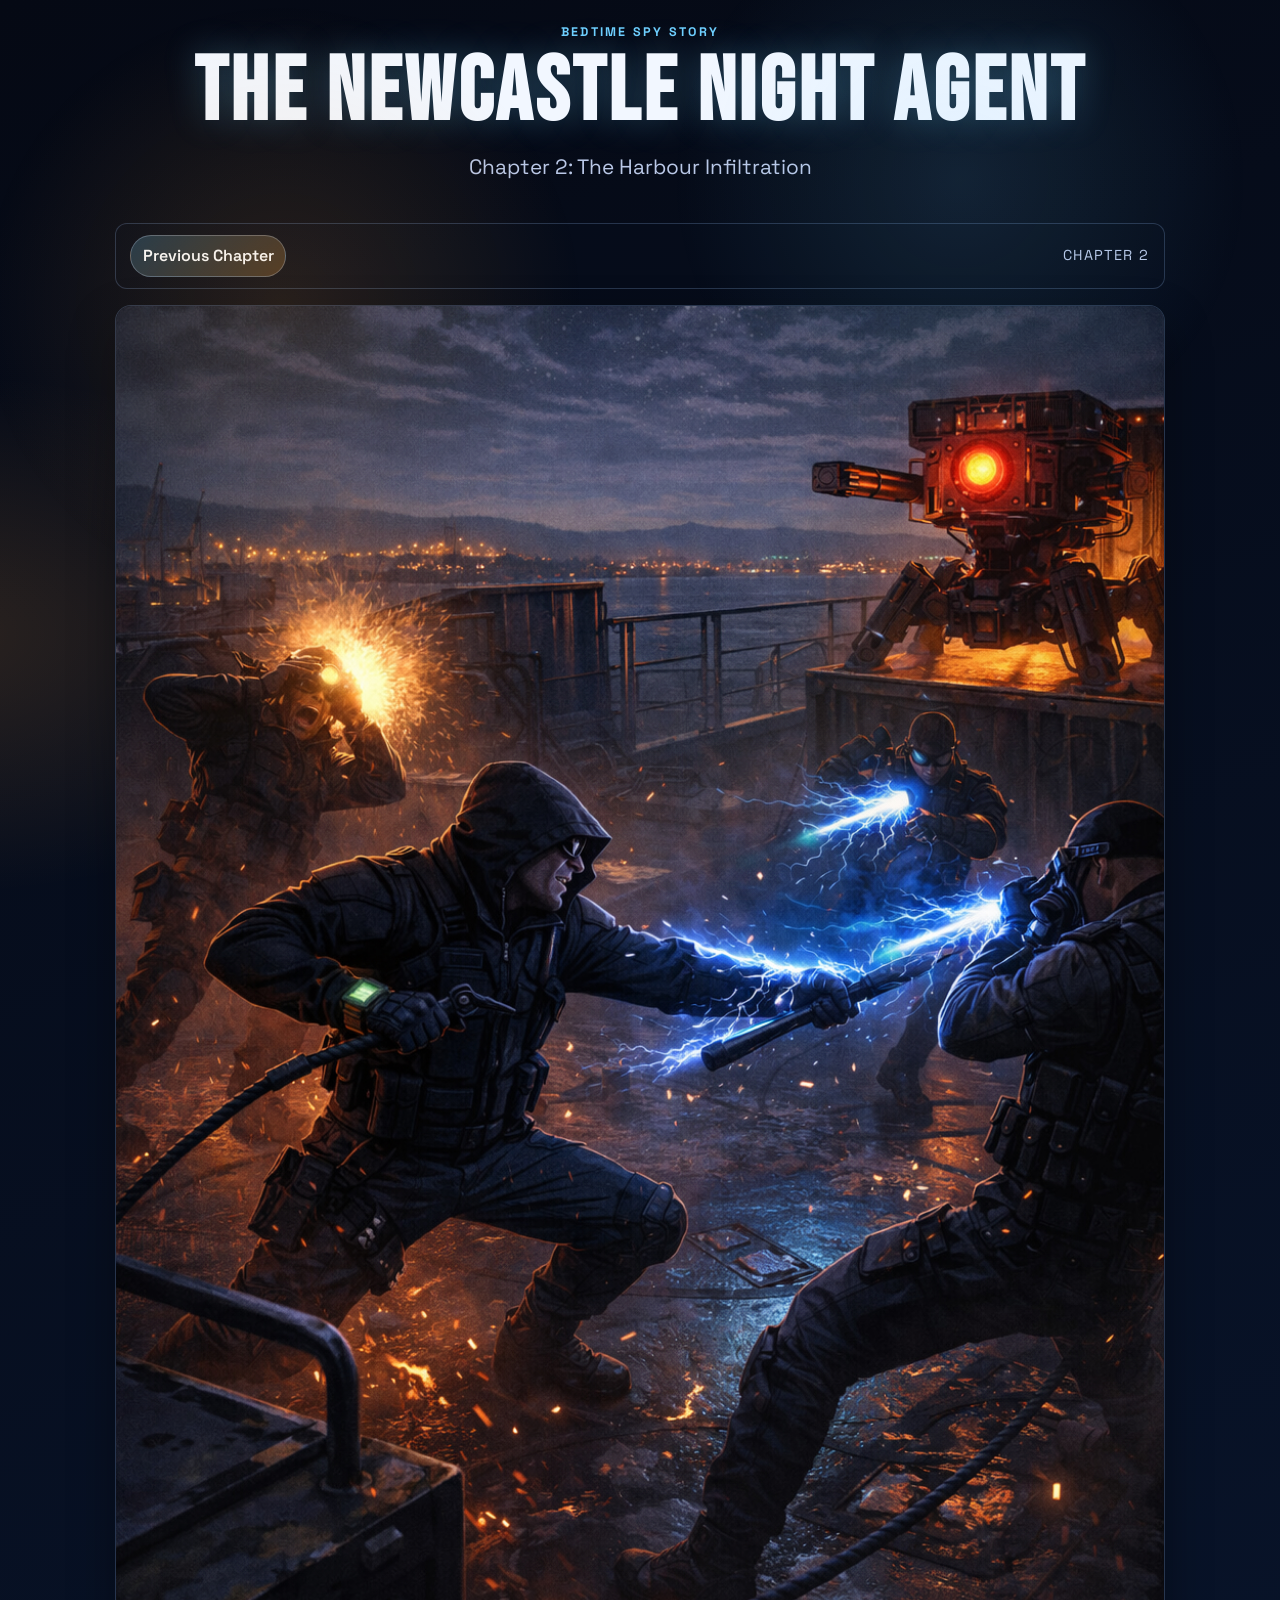
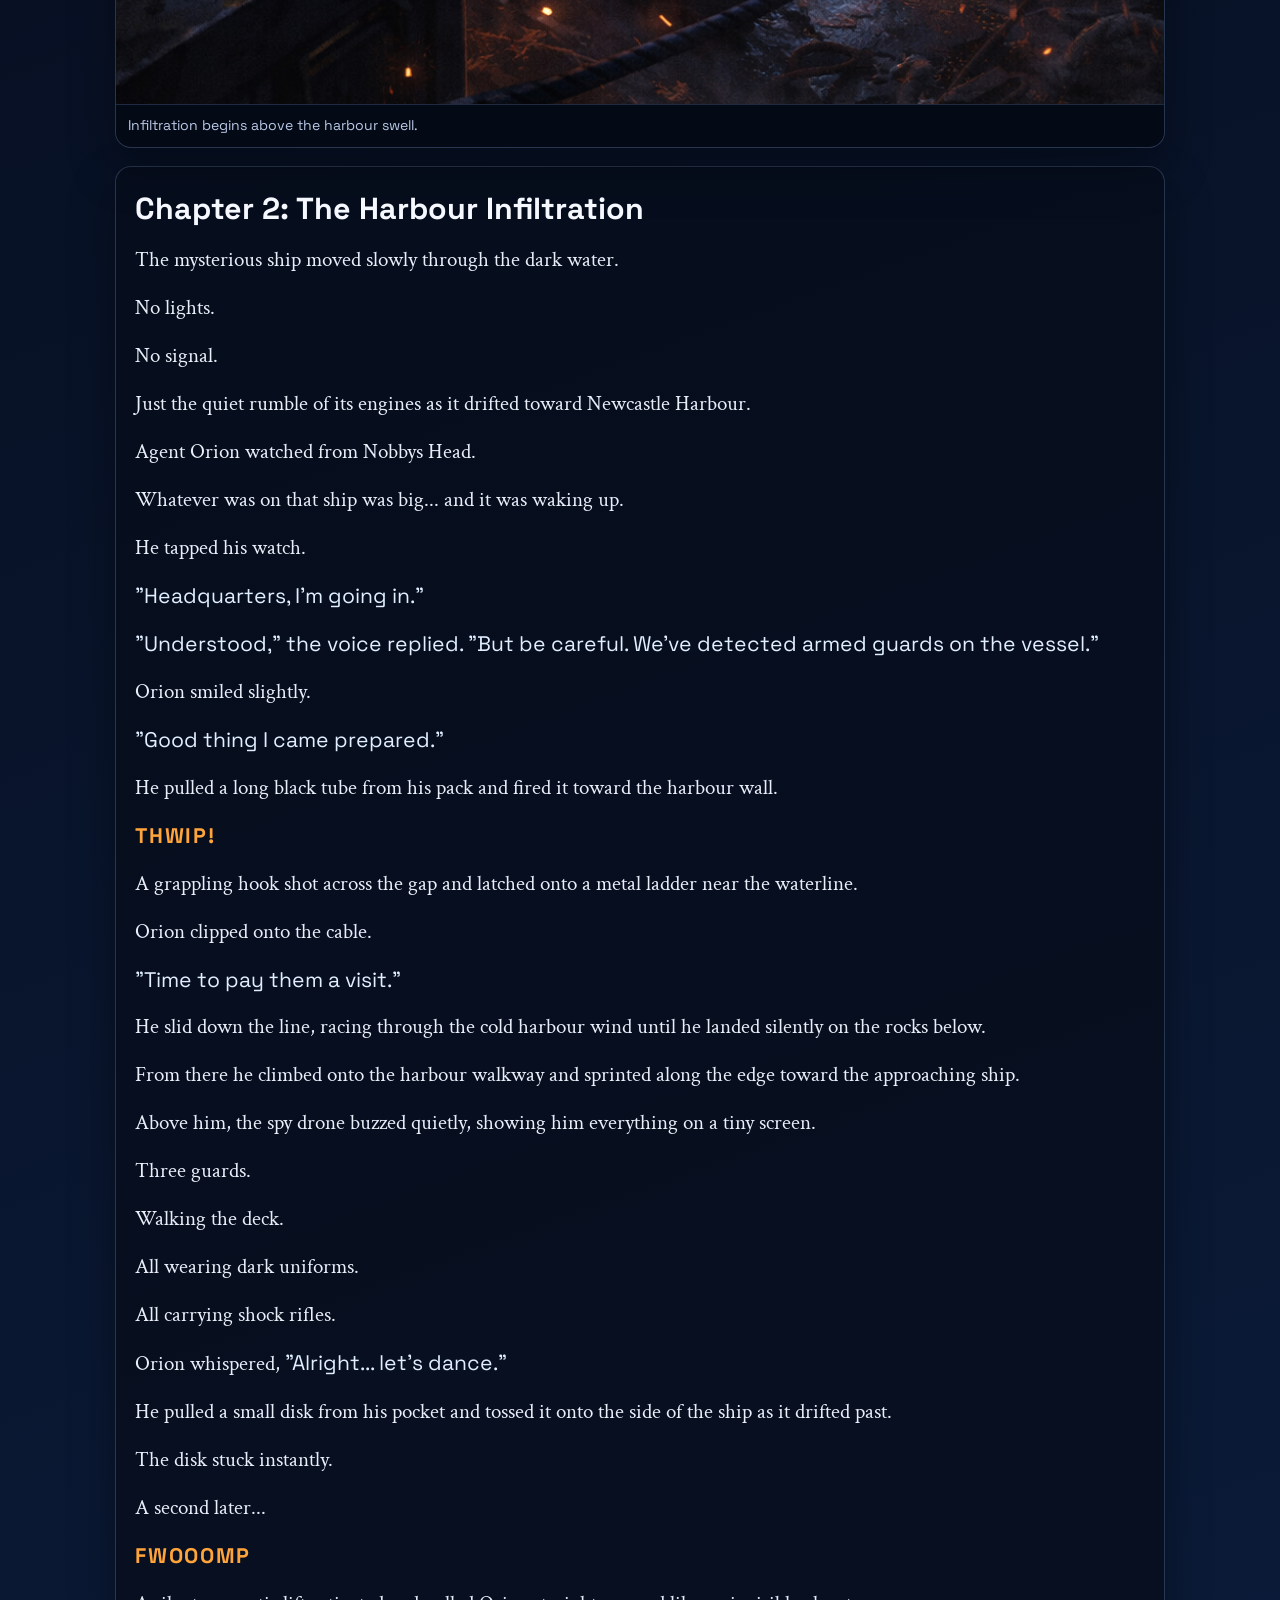
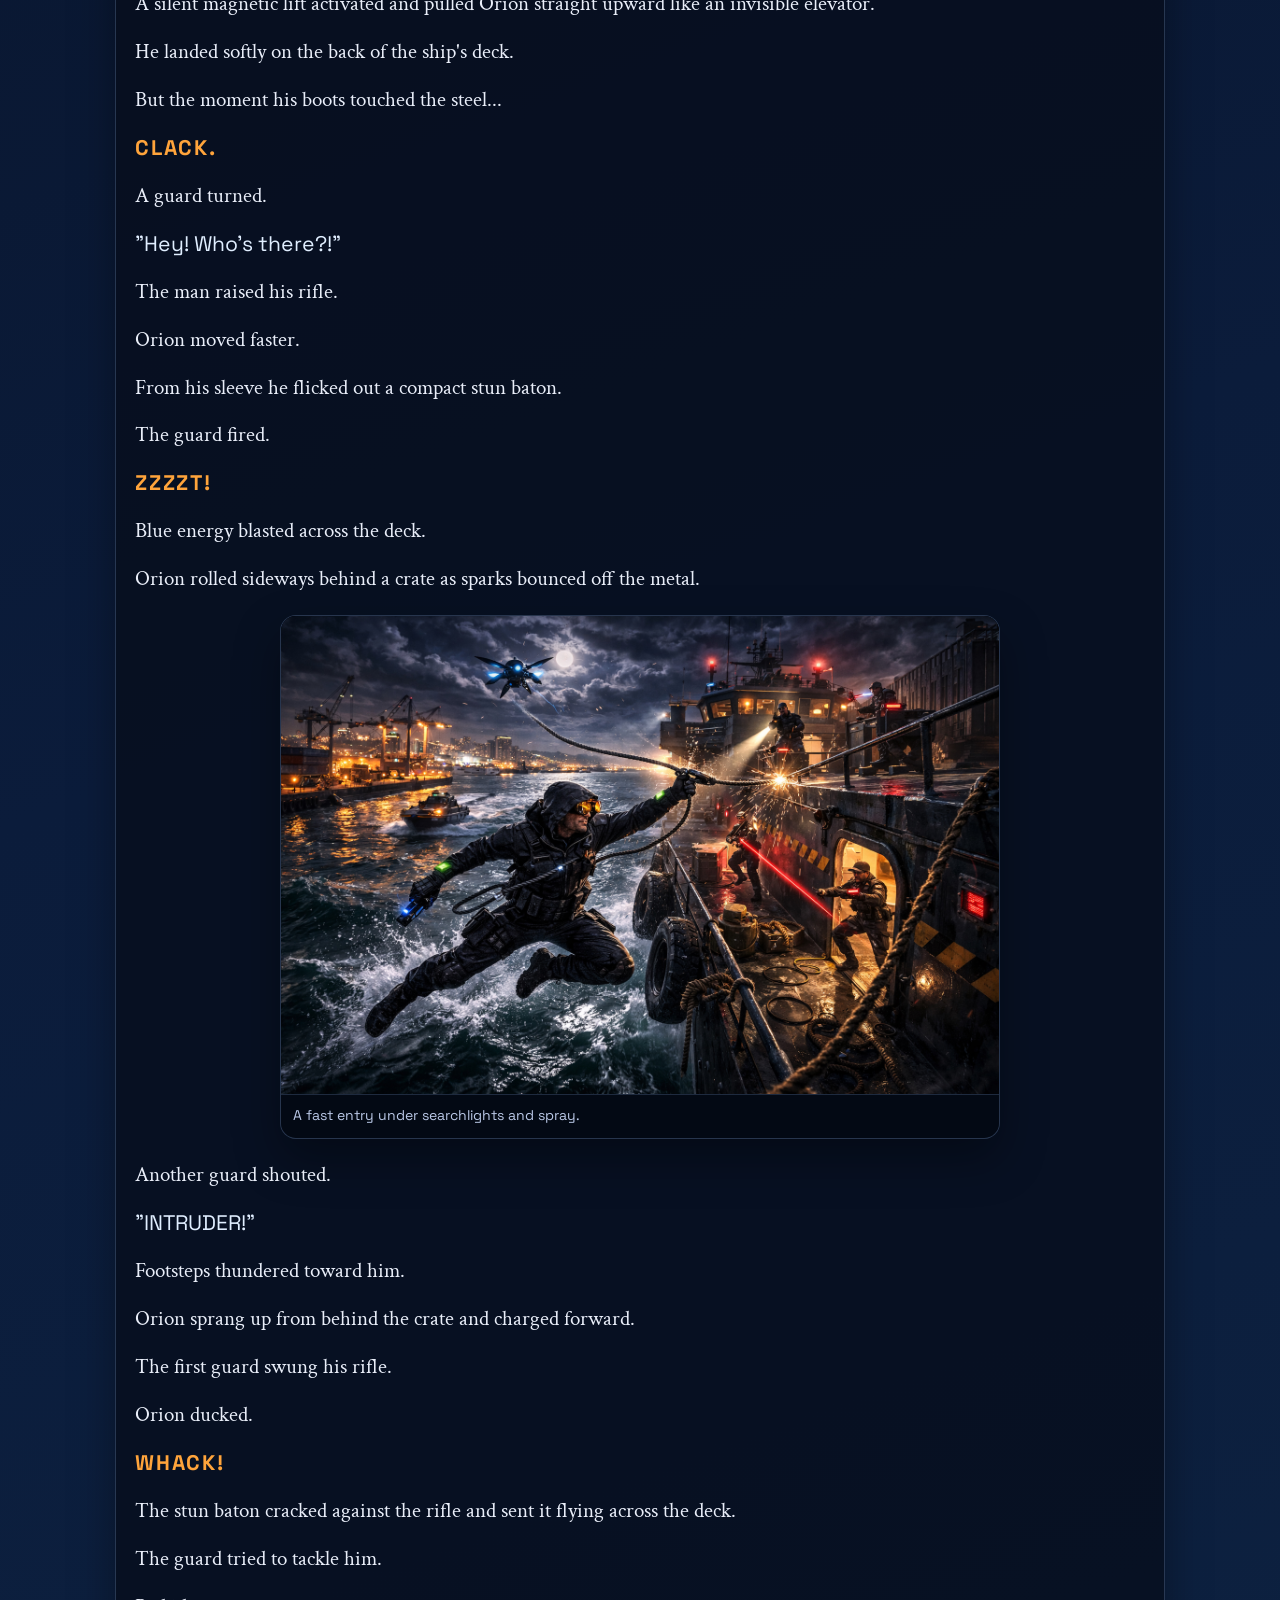
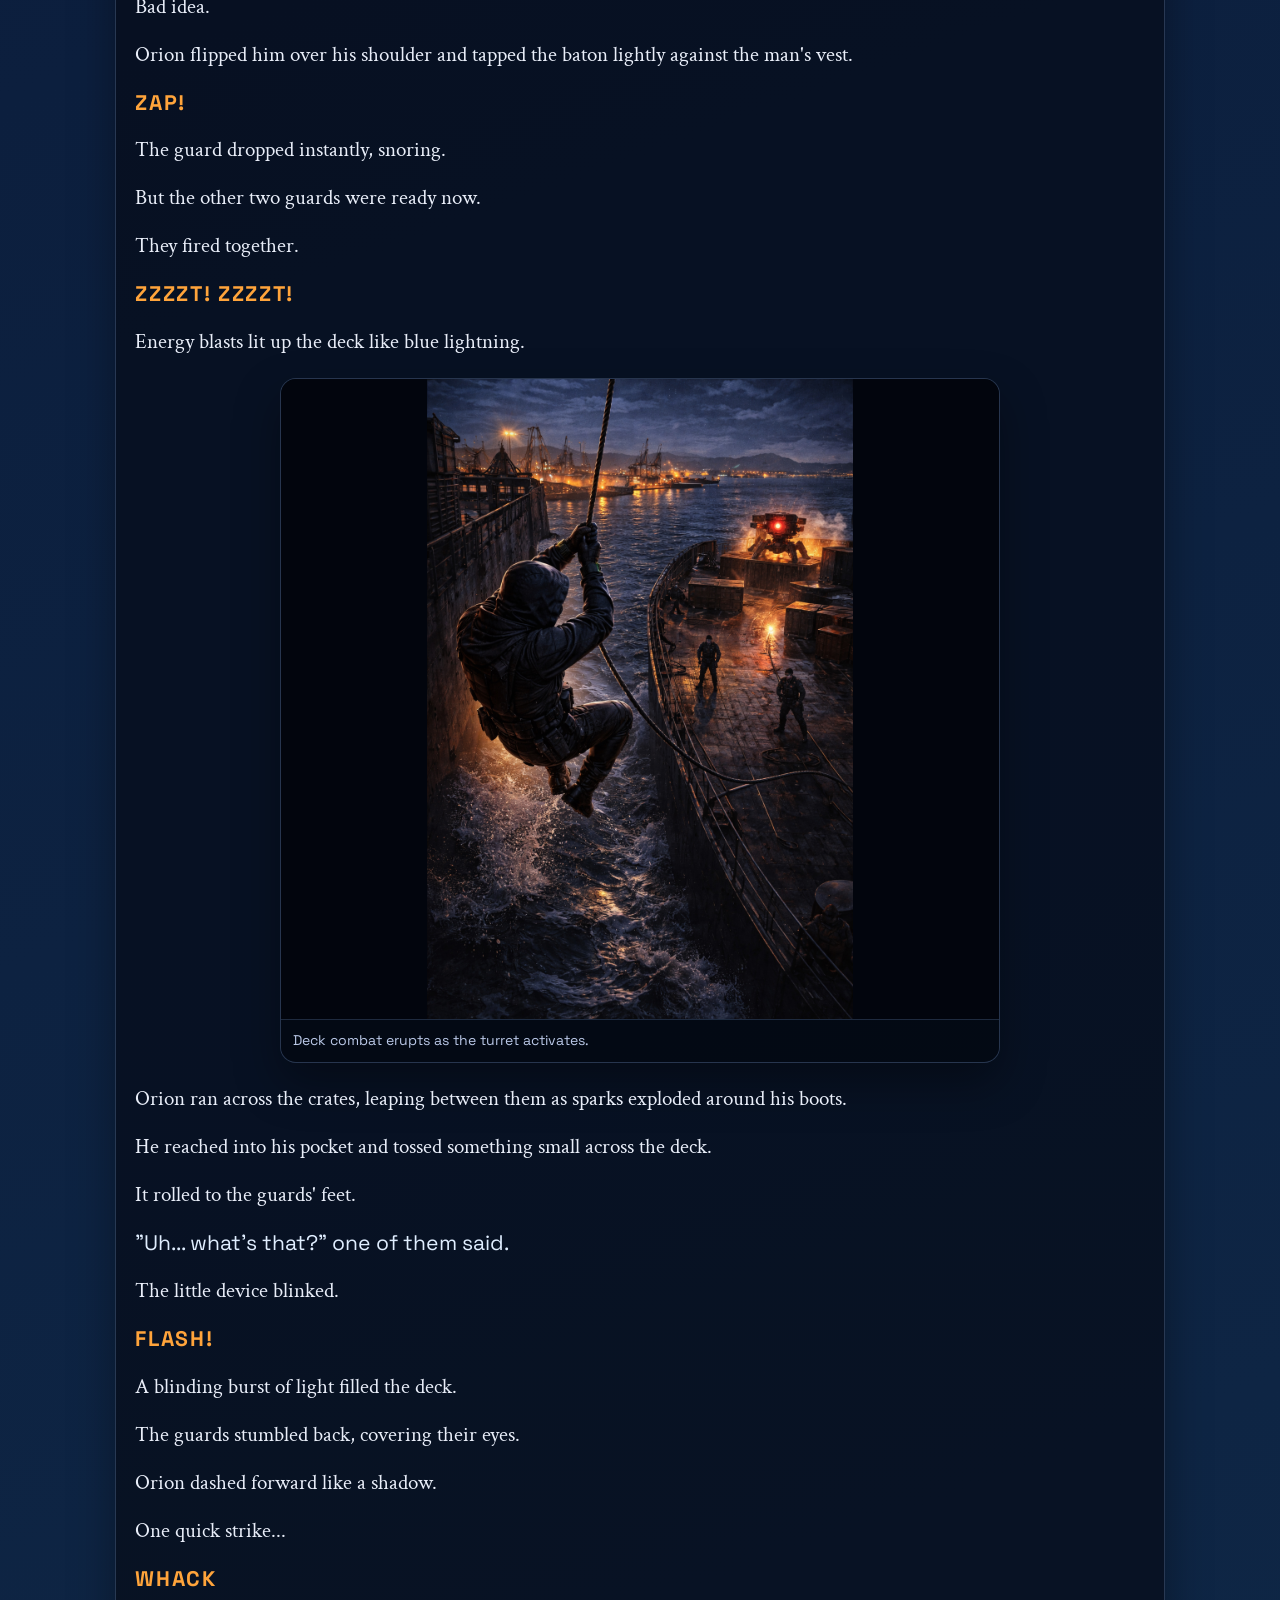
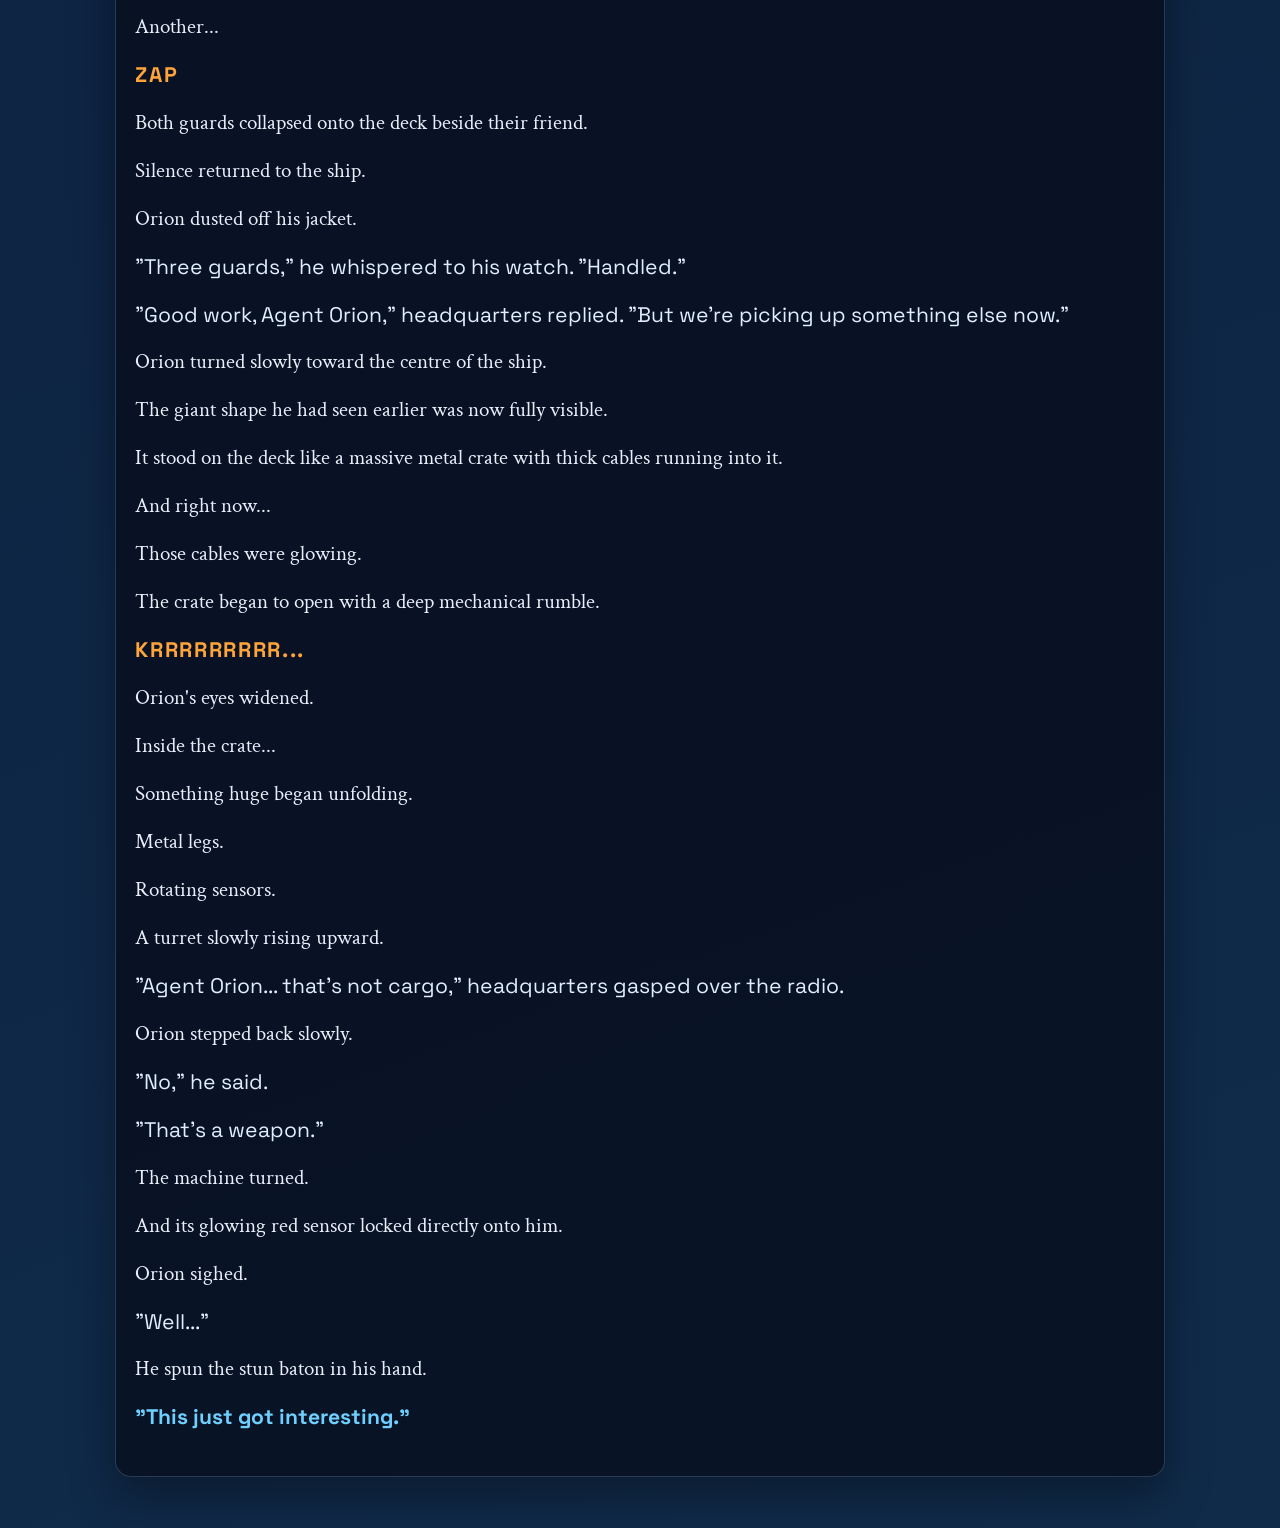
==== chapter-2.html @ 4c0b6233 "Build The Newcastle Night Agent chapters 1 and 2 site" ====
<!doctype html>
<html lang="en">
<head>
  <meta charset="UTF-8" />
  <meta name="viewport" content="width=device-width, initial-scale=1.0" />
  <title>The Newcastle Night Agent | Chapter 2</title>
  <meta name="description" content="Chapter 2 of The Newcastle Night Agent: The Harbour Infiltration." />
  <link rel="preconnect" href="https://fonts.googleapis.com" />
  <link rel="preconnect" href="https://fonts.gstatic.com" crossorigin />
  <link href="https://fonts.googleapis.com/css2?family=Bebas+Neue&family=Crimson+Text:wght@400;600&family=Space+Grotesk:wght@400;600;700&display=swap" rel="stylesheet" />
  <link rel="stylesheet" href="styles.css" />
</head>
<body>
  <div class="ambient-glow" aria-hidden="true"></div>

  <header class="hero">
    <p class="series-tag">Bedtime Spy Story</p>
    <h1>The Newcastle Night Agent</h1>
    <p class="subtitle">Chapter 2: The Harbour Infiltration</p>
  </header>

  <main class="story-shell">
    <nav class="chapter-nav" aria-label="Chapter navigation">
      <a class="chapter-link" href="index.html">Previous Chapter</a>
      <span class="chapter-nav-label">Chapter 2</span>
    </nav>

    <section class="chapter-images chapter-images-top" aria-label="Chapter 2 artwork">
      <figure class="story-image-frame">
        <img src="images/chapter-2-image-1.jpg" alt="Agent Orion descends by grappling line onto the shadowed ship in Newcastle Harbour." loading="eager" />
        <figcaption class="image-caption">Infiltration begins above the harbour swell.</figcaption>
      </figure>
    </section>

    <article class="chapter-text">
      <h2>Chapter 2: The Harbour Infiltration</h2>

      <p>The mysterious ship moved slowly through the dark water.</p>

      <p>No lights.</p>

      <p>No signal.</p>

      <p>Just the quiet rumble of its engines as it drifted toward Newcastle Harbour.</p>

      <p>Agent Orion watched from Nobbys Head.</p>

      <p>Whatever was on that ship was big... and it was waking up.</p>

      <p>He tapped his watch.</p>

      <p class="dialogue">"Headquarters, I'm going in."</p>

      <p class="dialogue">"Understood," the voice replied. "But be careful. We've detected armed guards on the vessel."</p>

      <p>Orion smiled slightly.</p>

      <p class="dialogue">"Good thing I came prepared."</p>

      <p>He pulled a long black tube from his pack and fired it toward the harbour wall.</p>

      <p class="alarm">THWIP!</p>

      <p>A grappling hook shot across the gap and latched onto a metal ladder near the waterline.</p>

      <p>Orion clipped onto the cable.</p>

      <p class="dialogue">"Time to pay them a visit."</p>

      <p>He slid down the line, racing through the cold harbour wind until he landed silently on the rocks below.</p>

      <p>From there he climbed onto the harbour walkway and sprinted along the edge toward the approaching ship.</p>

      <p>Above him, the spy drone buzzed quietly, showing him everything on a tiny screen.</p>

      <p>Three guards.</p>

      <p>Walking the deck.</p>

      <p>All wearing dark uniforms.</p>

      <p>All carrying shock rifles.</p>

      <p>Orion whispered, <span class="dialogue-inline">"Alright... let's dance."</span></p>

      <p>He pulled a small disk from his pocket and tossed it onto the side of the ship as it drifted past.</p>

      <p>The disk stuck instantly.</p>

      <p>A second later...</p>

      <p class="alarm">FWOOOMP</p>

      <p>A silent magnetic lift activated and pulled Orion straight upward like an invisible elevator.</p>

      <p>He landed softly on the back of the ship's deck.</p>

      <p>But the moment his boots touched the steel...</p>

      <p class="alarm">CLACK.</p>

      <p>A guard turned.</p>

      <p class="dialogue">"Hey! Who's there?!"</p>

      <p>The man raised his rifle.</p>

      <p>Orion moved faster.</p>

      <p>From his sleeve he flicked out a compact stun baton.</p>

      <p>The guard fired.</p>

      <p class="alarm">ZZZZT!</p>

      <p>Blue energy blasted across the deck.</p>

      <p>Orion rolled sideways behind a crate as sparks bounced off the metal.</p>

      <figure class="story-image-frame inline-story-image story-image-natural">
        <img src="images/chapter-2-image-2.jpg" alt="Agent Orion swings onto the ship while guards and drones converge across Newcastle Harbour." loading="lazy" />
        <figcaption class="image-caption">A fast entry under searchlights and spray.</figcaption>
      </figure>

      <p>Another guard shouted.</p>

      <p class="dialogue">"INTRUDER!"</p>

      <p>Footsteps thundered toward him.</p>

      <p>Orion sprang up from behind the crate and charged forward.</p>

      <p>The first guard swung his rifle.</p>

      <p>Orion ducked.</p>

      <p class="alarm">WHACK!</p>

      <p>The stun baton cracked against the rifle and sent it flying across the deck.</p>

      <p>The guard tried to tackle him.</p>

      <p>Bad idea.</p>

      <p>Orion flipped him over his shoulder and tapped the baton lightly against the man's vest.</p>

      <p class="alarm">ZAP!</p>

      <p>The guard dropped instantly, snoring.</p>

      <p>But the other two guards were ready now.</p>

      <p>They fired together.</p>

      <p class="alarm">ZZZZT! ZZZZT!</p>

      <p>Energy blasts lit up the deck like blue lightning.</p>

      <figure class="story-image-frame inline-story-image story-image-natural">
        <img src="images/chapter-2-image-3.jpg" alt="Agent Orion fights ship guards while a red-eyed turret powers up in the background." loading="lazy" />
        <figcaption class="image-caption">Deck combat erupts as the turret activates.</figcaption>
      </figure>

      <p>Orion ran across the crates, leaping between them as sparks exploded around his boots.</p>

      <p>He reached into his pocket and tossed something small across the deck.</p>

      <p>It rolled to the guards' feet.</p>

      <p class="dialogue">"Uh... what's that?" one of them said.</p>

      <p>The little device blinked.</p>

      <p class="alarm">FLASH!</p>

      <p>A blinding burst of light filled the deck.</p>

      <p>The guards stumbled back, covering their eyes.</p>

      <p>Orion dashed forward like a shadow.</p>

      <p>One quick strike...</p>

      <p class="alarm">WHACK</p>

      <p>Another...</p>

      <p class="alarm">ZAP</p>

      <p>Both guards collapsed onto the deck beside their friend.</p>

      <p>Silence returned to the ship.</p>

      <p>Orion dusted off his jacket.</p>

      <p class="dialogue">"Three guards," he whispered to his watch. "Handled."</p>

      <p class="dialogue">"Good work, Agent Orion," headquarters replied. "But we're picking up something else now."</p>

      <p>Orion turned slowly toward the centre of the ship.</p>

      <p>The giant shape he had seen earlier was now fully visible.</p>

      <p>It stood on the deck like a massive metal crate with thick cables running into it.</p>

      <p>And right now...</p>

      <p>Those cables were glowing.</p>

      <p>The crate began to open with a deep mechanical rumble.</p>

      <p class="alarm">KRRRRRRRRR...</p>

      <p>Orion's eyes widened.</p>

      <p>Inside the crate...</p>

      <p>Something huge began unfolding.</p>

      <p>Metal legs.</p>

      <p>Rotating sensors.</p>

      <p>A turret slowly rising upward.</p>

      <p class="dialogue">"Agent Orion... that's not cargo," headquarters gasped over the radio.</p>

      <p>Orion stepped back slowly.</p>

      <p class="dialogue">"No," he said.</p>

      <p class="dialogue-inline">"That's a weapon."</p>

      <p>The machine turned.</p>

      <p>And its glowing red sensor locked directly onto him.</p>

      <p>Orion sighed.</p>

      <p class="dialogue-inline">"Well..."</p>

      <p>He spun the stun baton in his hand.</p>

      <p class="cliffhanger">"This just got interesting."</p>
    </article>
  </main>
</body>
</html>
---- styles.css ----
:root {
  --bg-night-0: #050914;
  --bg-night-1: #0b1c3b;
  --bg-night-2: #102b4a;
  --text-primary: #e9eef9;
  --text-secondary: #bac8e7;
  --accent-warm: #ffa43b;
  --accent-cool: #6fd0ff;
  --panel: rgba(7, 14, 28, 0.78);
  --panel-border: rgba(154, 194, 255, 0.22);
  --shadow: 0 20px 45px rgba(0, 0, 0, 0.35);
}

* {
  box-sizing: border-box;
}

body {
  margin: 0;
  min-height: 100vh;
  font-family: "Crimson Text", Georgia, serif;
  color: var(--text-primary);
  background:
    radial-gradient(1300px 600px at 82% -10%, rgba(111, 208, 255, 0.2), transparent 55%),
    radial-gradient(900px 500px at -5% 8%, rgba(255, 164, 59, 0.15), transparent 52%),
    linear-gradient(160deg, var(--bg-night-0) 0%, var(--bg-night-1) 48%, var(--bg-night-2) 100%);
  line-height: 1.65;
}

.ambient-glow {
  position: fixed;
  inset: 0;
  pointer-events: none;
  background-image: radial-gradient(circle at 22% 34%, rgba(255, 164, 59, 0.14), transparent 26%),
    radial-gradient(circle at 75% 20%, rgba(111, 208, 255, 0.12), transparent 24%),
    radial-gradient(circle at 63% 85%, rgba(255, 164, 59, 0.07), transparent 20%);
  animation: pulse 12s ease-in-out infinite alternate;
}

.hero {
  padding: 1.4rem 1.2rem 2.4rem;
  text-align: center;
}

.hero-image-shell {
  width: min(1100px, calc(100% - 1.4rem));
  margin: 1rem auto 0;
}

.hero-image-frame img {
  max-height: 72vh;
}

.series-tag {
  margin: 0;
  font-family: "Space Grotesk", sans-serif;
  text-transform: uppercase;
  letter-spacing: 0.18em;
  font-weight: 700;
  color: var(--accent-cool);
  font-size: 0.78rem;
}

h1 {
  margin: 0.5rem 0 0;
  font-family: "Bebas Neue", "Impact", sans-serif;
  letter-spacing: 0.04em;
  font-size: clamp(2.6rem, 8vw, 5.6rem);
  line-height: 0.95;
  color: #f2f7ff;
  text-shadow: 0 0 35px rgba(111, 208, 255, 0.3);
}

.subtitle {
  margin: 0.9rem 0 0;
  font-family: "Space Grotesk", sans-serif;
  color: var(--text-secondary);
  font-size: clamp(1rem, 2.2vw, 1.3rem);
}

.story-shell {
  width: min(1050px, calc(100% - 1.4rem));
  margin: 0 auto 3.2rem;
}

.chapter-nav {
  display: flex;
  justify-content: space-between;
  align-items: center;
  gap: 0.8rem;
  margin-bottom: 1rem;
  padding: 0.7rem 0.9rem;
  border-radius: 12px;
  background: rgba(7, 14, 28, 0.62);
  border: 1px solid var(--panel-border);
}

.chapter-nav-label {
  font-family: "Space Grotesk", sans-serif;
  font-size: 0.9rem;
  text-transform: uppercase;
  letter-spacing: 0.1em;
  color: var(--text-secondary);
}

.chapter-link {
  font-family: "Space Grotesk", sans-serif;
  font-weight: 600;
  text-decoration: none;
  color: #f7fbff;
  background: linear-gradient(135deg, rgba(111, 208, 255, 0.22), rgba(255, 164, 59, 0.24));
  border: 1px solid rgba(200, 225, 255, 0.3);
  padding: 0.42rem 0.72rem;
  border-radius: 999px;
}

.chapter-link:hover {
  filter: brightness(1.08);
}

.chapter-images {
  display: grid;
  grid-template-columns: repeat(2, minmax(0, 1fr));
  gap: 1rem;
  margin-bottom: 1.1rem;
}

.chapter-images-top {
  grid-template-columns: 1fr;
}

.story-image-frame {
  margin: 0;
  background: var(--panel);
  border: 1px solid var(--panel-border);
  border-radius: 16px;
  box-shadow: var(--shadow);
  overflow: hidden;
}

.story-image-frame img {
  width: 100%;
  display: block;
  object-fit: cover;
  aspect-ratio: 3 / 4;
  transition: transform 0.9s ease;
}

.story-image-frame:hover img {
  transform: scale(1.03);
}

.inline-story-image {
  width: min(720px, 100%);
  margin: 1.1rem auto 1.2rem;
}

.story-image-natural img {
  aspect-ratio: auto;
  object-fit: contain;
  max-height: 640px;
  background: rgba(2, 5, 12, 0.9);
}

.image-caption {
  margin: 0;
  padding: 0.55rem 0.75rem 0.65rem;
  font-family: "Space Grotesk", sans-serif;
  font-size: 0.88rem;
  color: var(--text-secondary);
  border-top: 1px solid rgba(154, 194, 255, 0.18);
  background: rgba(3, 8, 16, 0.6);
}

.chapter-text {
  padding: 1.5rem 1.2rem 1.7rem;
  border-radius: 16px;
  background: var(--panel);
  border: 1px solid var(--panel-border);
  box-shadow: var(--shadow);
}

.chapter-text h2 {
  margin: 0 0 1rem;
  font-family: "Space Grotesk", sans-serif;
  font-size: clamp(1.3rem, 4vw, 1.9rem);
  line-height: 1.2;
  color: #f6f8ff;
}

.chapter-text p {
  margin: 0 0 0.82rem;
  font-size: clamp(1.12rem, 2.6vw, 1.32rem);
}

.chapter-text ul {
  margin: 0.2rem 0 0.9rem 1.15rem;
  padding: 0;
}

.chapter-text li {
  margin-bottom: 0.22rem;
  font-size: clamp(1.12rem, 2.6vw, 1.32rem);
}

.dialogue,
.dialogue-inline {
  font-family: "Space Grotesk", sans-serif;
  color: #e0eeff;
}

.alarm {
  font-family: "Space Grotesk", sans-serif;
  font-weight: 700;
  letter-spacing: 0.08em;
  color: var(--accent-warm);
}

.cliffhanger {
  font-family: "Space Grotesk", sans-serif;
  font-weight: 700;
  color: var(--accent-cool);
}

@keyframes pulse {
  from {
    opacity: 0.56;
  }
  to {
    opacity: 0.84;
  }
}

@media (max-width: 840px) {
  .hero {
    padding-top: 1.1rem;
  }

  .chapter-images {
    grid-template-columns: 1fr;
  }

  .inline-story-image {
    width: 100%;
  }

  .story-shell {
    width: min(760px, calc(100% - 1rem));
  }

  .hero-image-shell {
    width: min(760px, calc(100% - 1rem));
    margin-top: 0.8rem;
  }

  .chapter-nav {
    padding: 0.62rem 0.74rem;
  }

  .chapter-link {
    padding: 0.36rem 0.62rem;
    font-size: 0.95rem;
  }
}
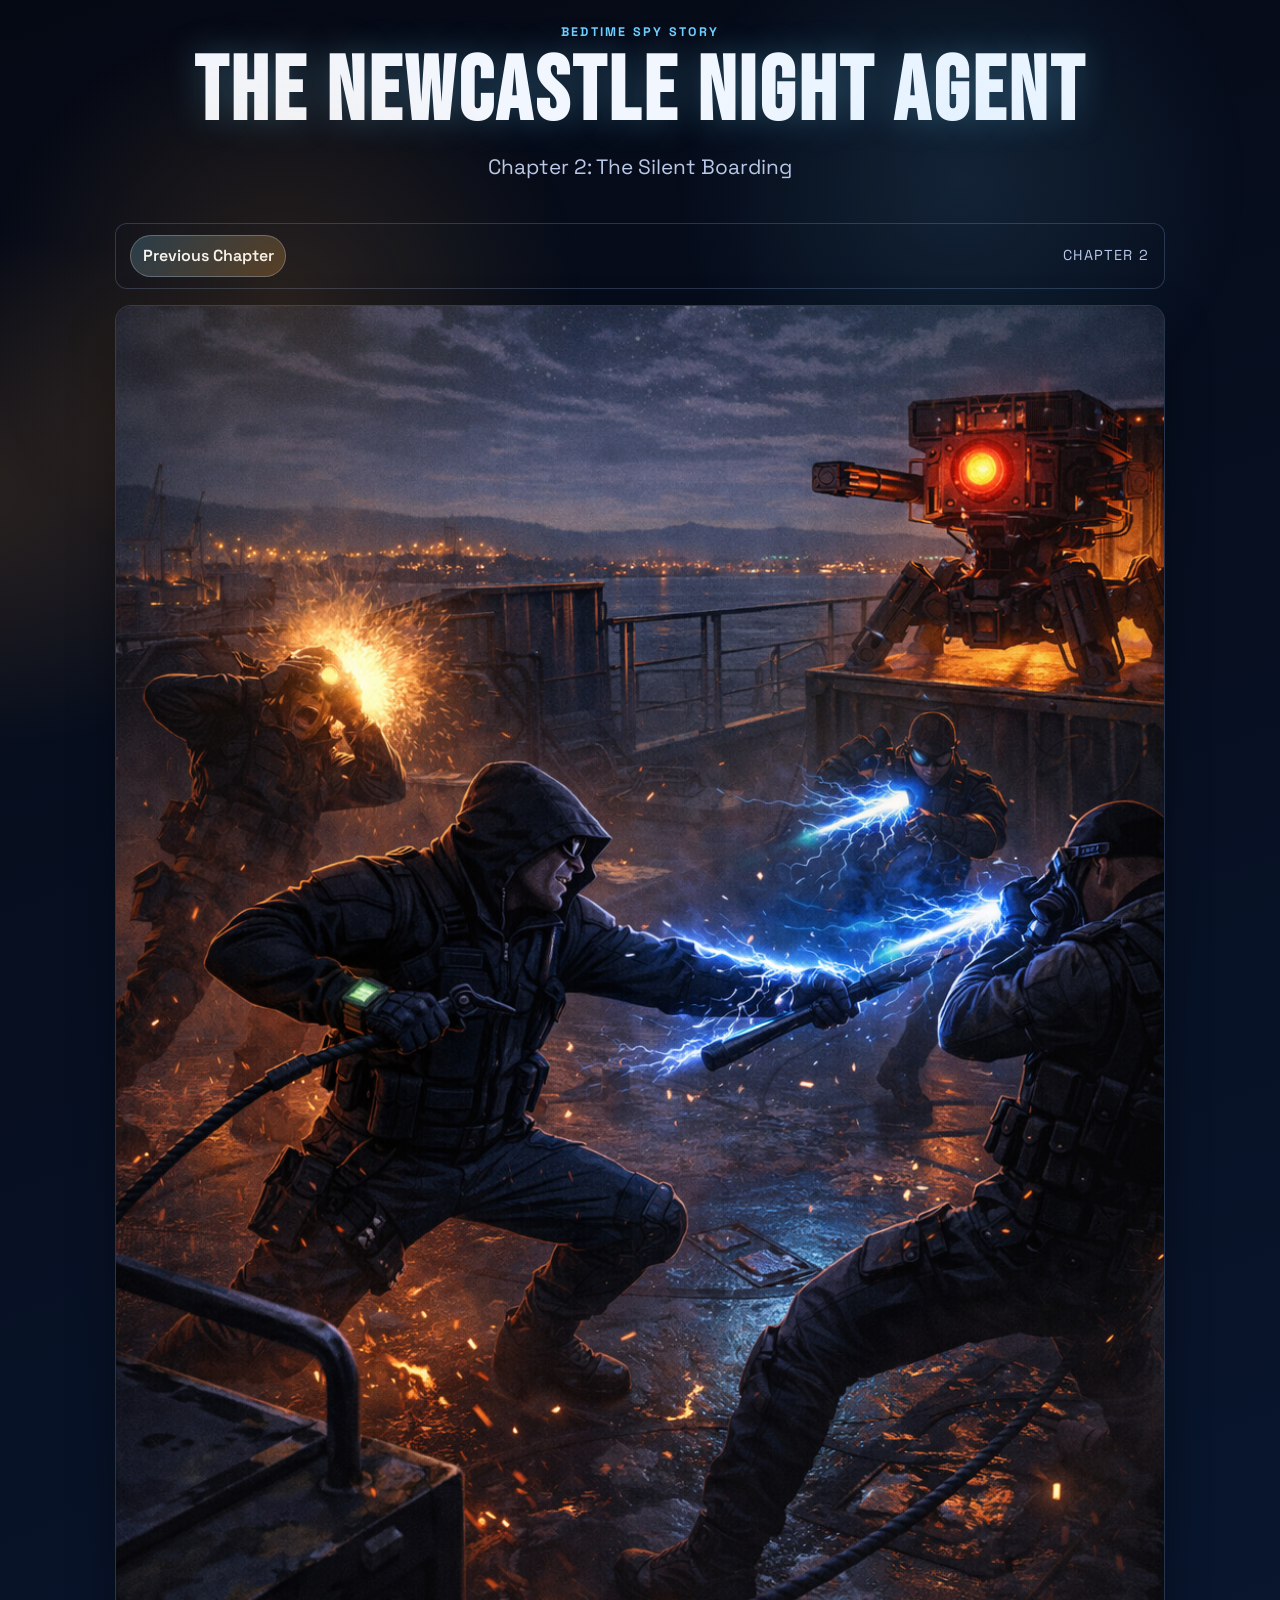
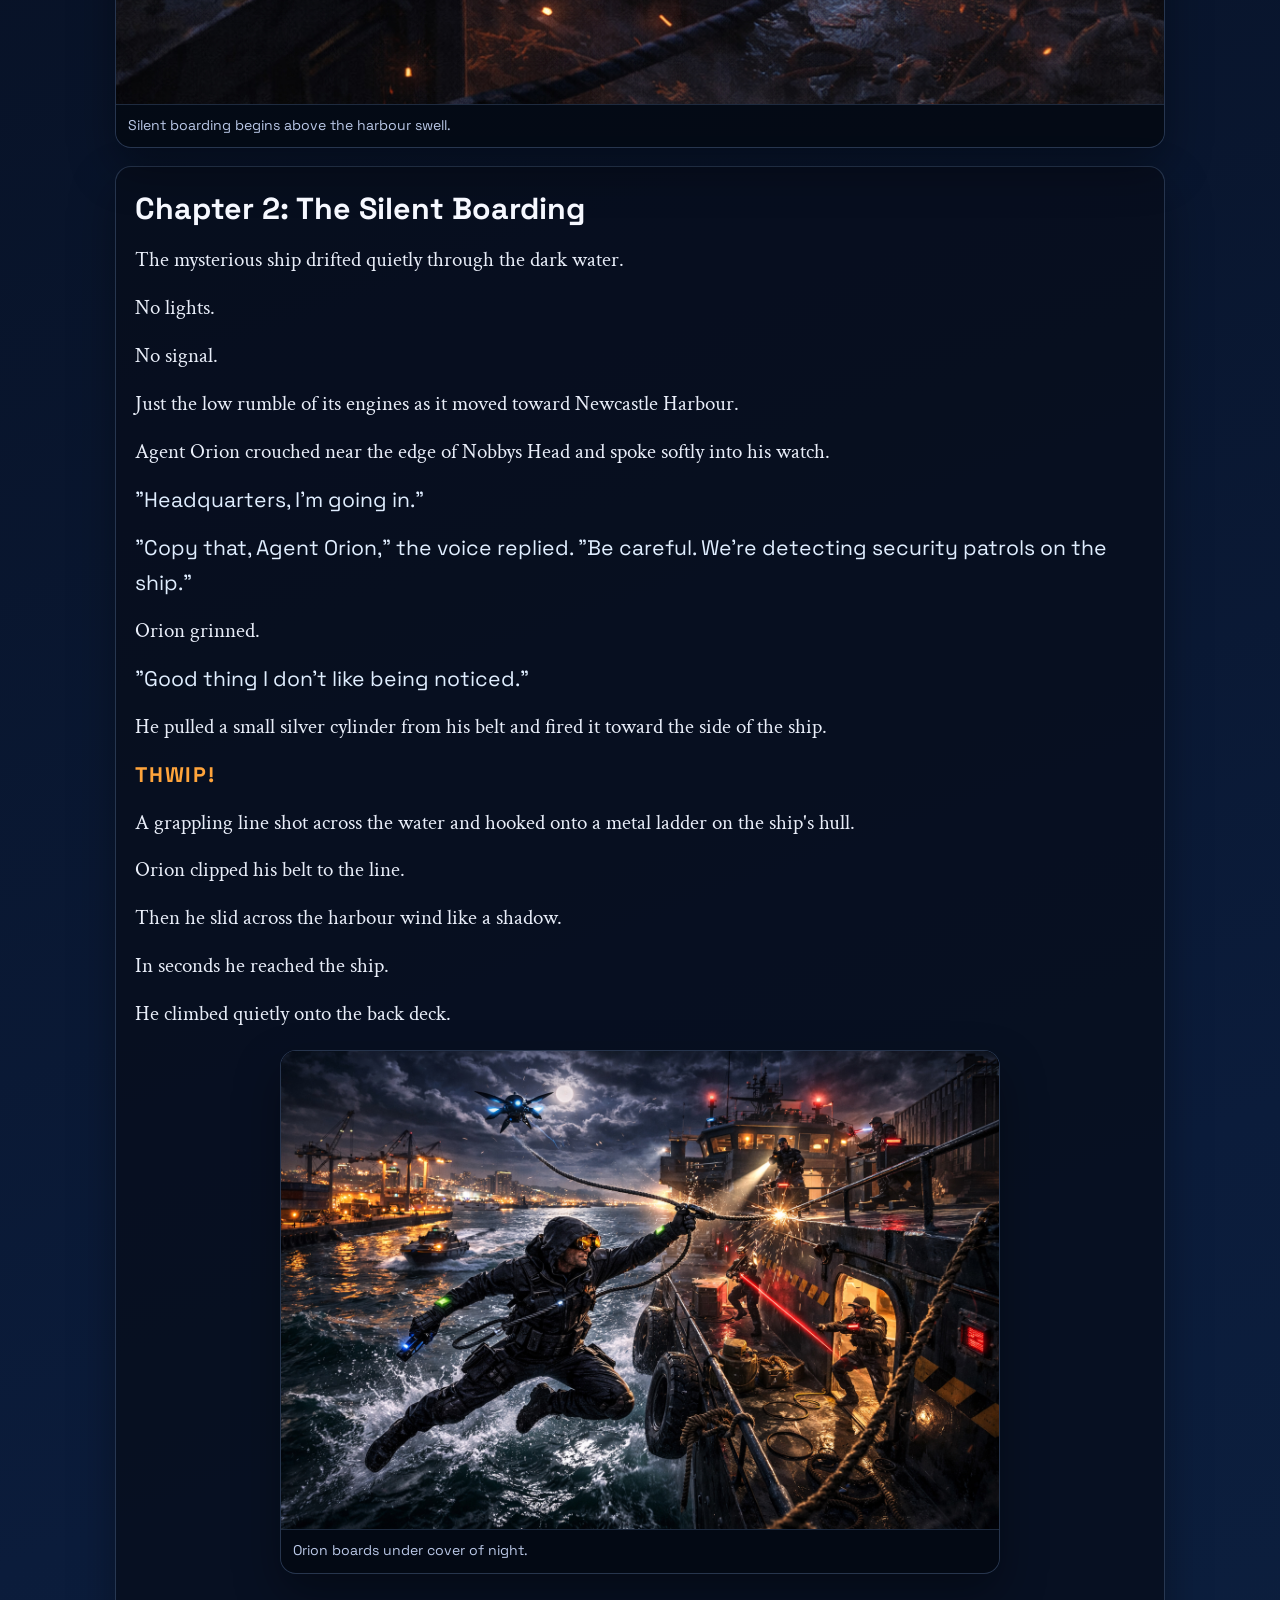
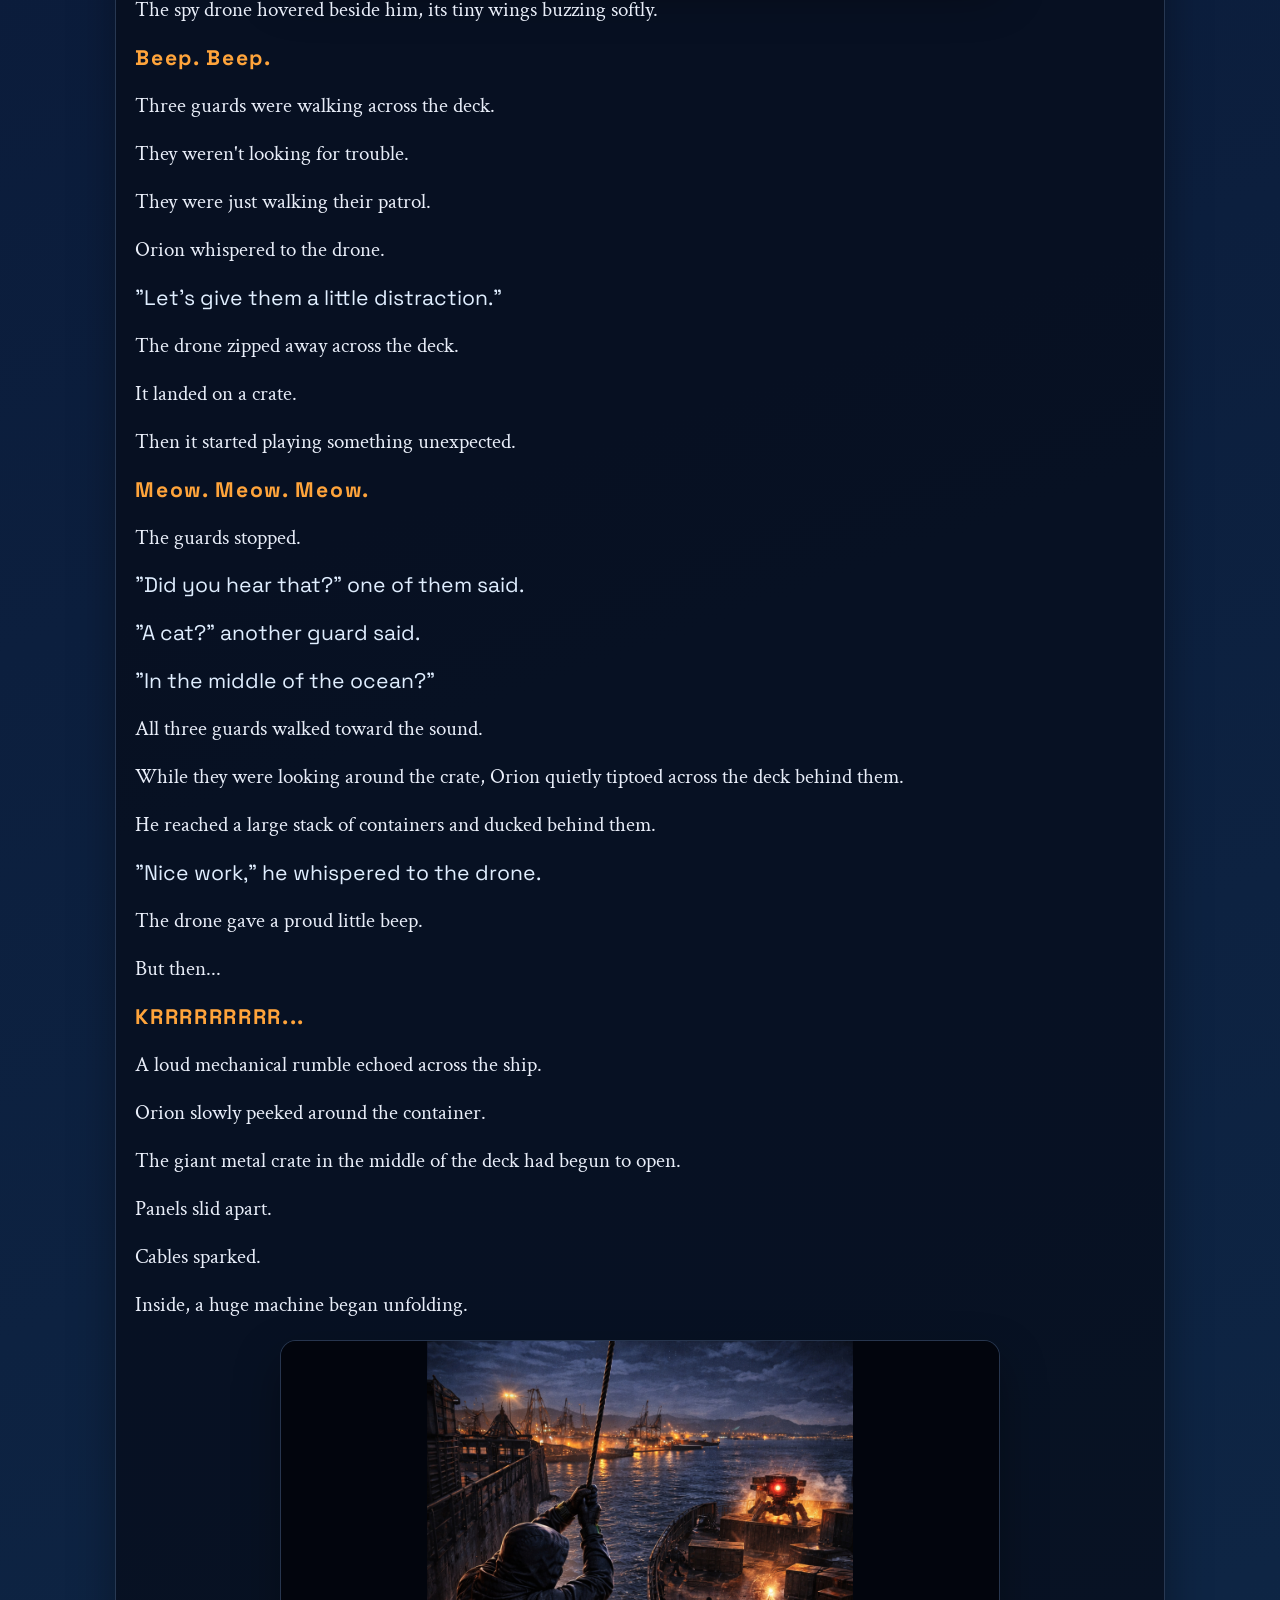
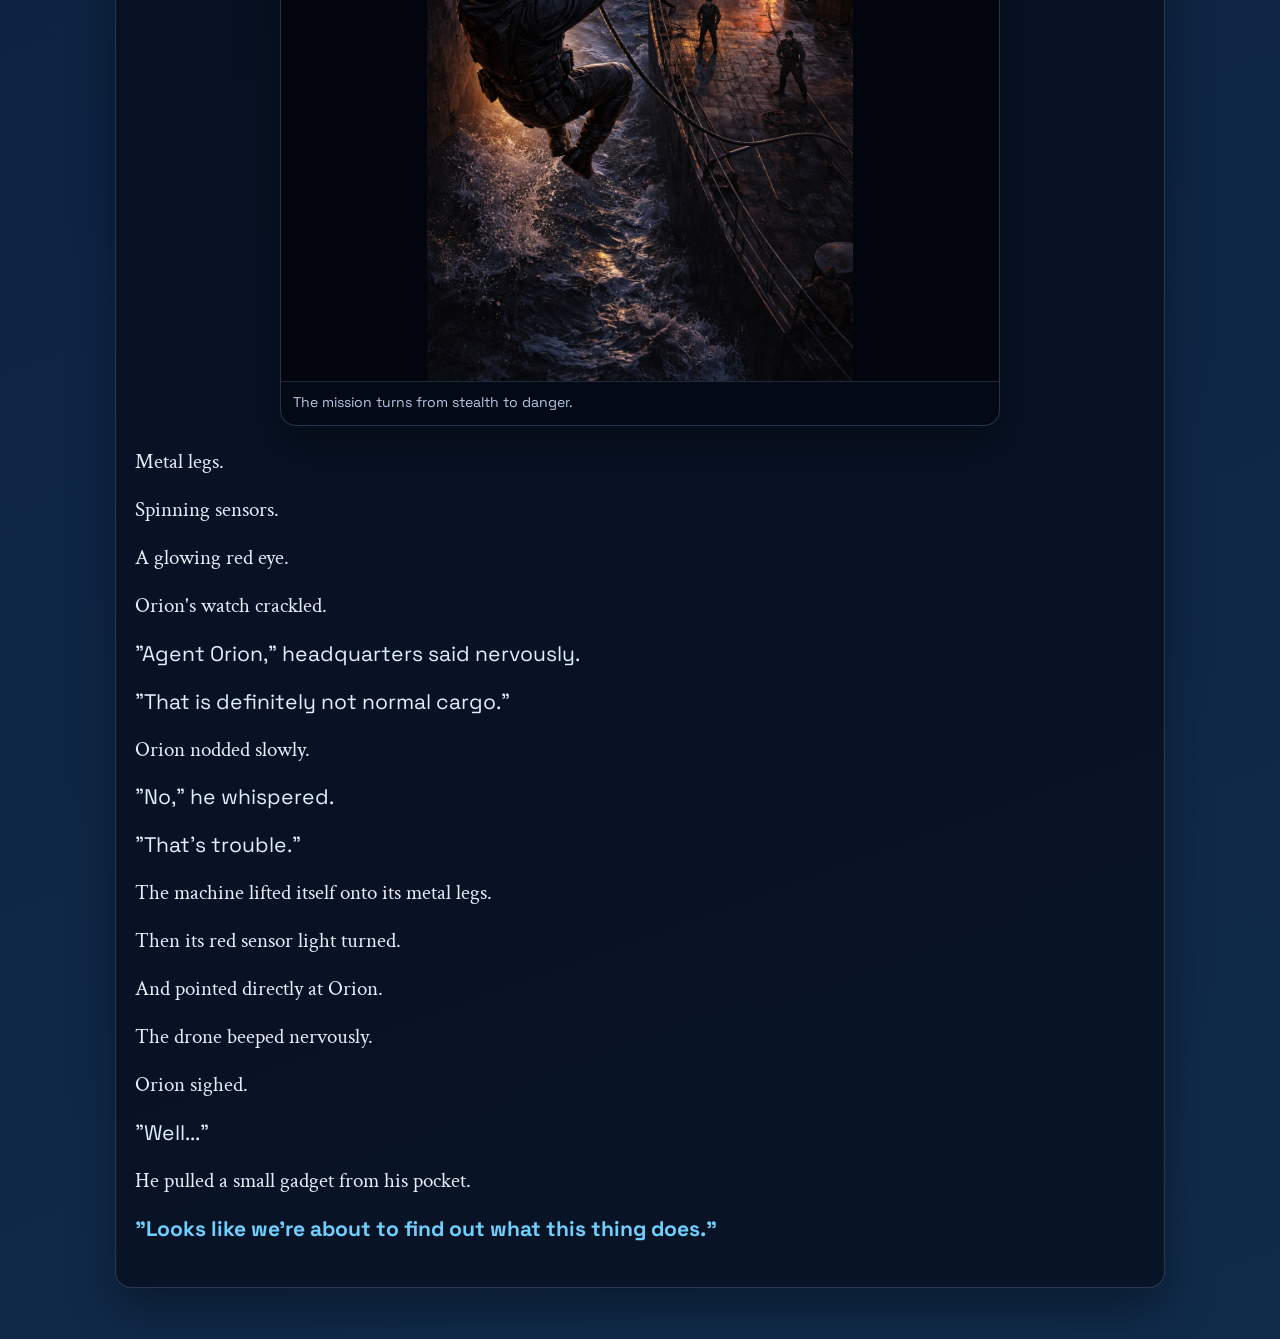
==== commit 9155b70a: "Replace Chapter 2 with The Silent Boarding" ====
--- a/chapter-2.html
+++ b/chapter-2.html
@@ -4,7 +4,7 @@
   <meta charset="UTF-8" />
   <meta name="viewport" content="width=device-width, initial-scale=1.0" />
   <title>The Newcastle Night Agent | Chapter 2</title>
-  <meta name="description" content="Chapter 2 of The Newcastle Night Agent: The Harbour Infiltration." />
+  <meta name="description" content="Chapter 2 of The Newcastle Night Agent: The Silent Boarding." />
   <link rel="preconnect" href="https://fonts.googleapis.com" />
   <link rel="preconnect" href="https://fonts.gstatic.com" crossorigin />
   <link href="https://fonts.googleapis.com/css2?family=Bebas+Neue&family=Crimson+Text:wght@400;600&family=Space+Grotesk:wght@400;600;700&display=swap" rel="stylesheet" />
@@ -16,7 +16,7 @@
   <header class="hero">
     <p class="series-tag">Bedtime Spy Story</p>
     <h1>The Newcastle Night Agent</h1>
-    <p class="subtitle">Chapter 2: The Harbour Infiltration</p>
+    <p class="subtitle">Chapter 2: The Silent Boarding</p>
   </header>
 
   <main class="story-shell">
@@ -28,220 +28,143 @@
     <section class="chapter-images chapter-images-top" aria-label="Chapter 2 artwork">
       <figure class="story-image-frame">
         <img src="images/chapter-2-image-1.jpg" alt="Agent Orion descends by grappling line onto the shadowed ship in Newcastle Harbour." loading="eager" />
-        <figcaption class="image-caption">Infiltration begins above the harbour swell.</figcaption>
+        <figcaption class="image-caption">Silent boarding begins above the harbour swell.</figcaption>
       </figure>
     </section>
 
     <article class="chapter-text">
-      <h2>Chapter 2: The Harbour Infiltration</h2>
+      <h2>Chapter 2: The Silent Boarding</h2>
 
-      <p>The mysterious ship moved slowly through the dark water.</p>
+      <p>The mysterious ship drifted quietly through the dark water.</p>
 
       <p>No lights.</p>
 
       <p>No signal.</p>
 
-      <p>Just the quiet rumble of its engines as it drifted toward Newcastle Harbour.</p>
+      <p>Just the low rumble of its engines as it moved toward Newcastle Harbour.</p>
 
-      <p>Agent Orion watched from Nobbys Head.</p>
-
-      <p>Whatever was on that ship was big... and it was waking up.</p>
-
-      <p>He tapped his watch.</p>
+      <p>Agent Orion crouched near the edge of Nobbys Head and spoke softly into his watch.</p>
 
       <p class="dialogue">"Headquarters, I'm going in."</p>
 
-      <p class="dialogue">"Understood," the voice replied. "But be careful. We've detected armed guards on the vessel."</p>
+      <p class="dialogue">"Copy that, Agent Orion," the voice replied. "Be careful. We're detecting security patrols on the ship."</p>
 
-      <p>Orion smiled slightly.</p>
+      <p>Orion grinned.</p>
 
-      <p class="dialogue">"Good thing I came prepared."</p>
+      <p class="dialogue">"Good thing I don't like being noticed."</p>
 
-      <p>He pulled a long black tube from his pack and fired it toward the harbour wall.</p>
+      <p>He pulled a small silver cylinder from his belt and fired it toward the side of the ship.</p>
 
       <p class="alarm">THWIP!</p>
 
-      <p>A grappling hook shot across the gap and latched onto a metal ladder near the waterline.</p>
+      <p>A grappling line shot across the water and hooked onto a metal ladder on the ship's hull.</p>
 
-      <p>Orion clipped onto the cable.</p>
+      <p>Orion clipped his belt to the line.</p>
 
-      <p class="dialogue">"Time to pay them a visit."</p>
+      <p>Then he slid across the harbour wind like a shadow.</p>
 
-      <p>He slid down the line, racing through the cold harbour wind until he landed silently on the rocks below.</p>
+      <p>In seconds he reached the ship.</p>
 
-      <p>From there he climbed onto the harbour walkway and sprinted along the edge toward the approaching ship.</p>
-
-      <p>Above him, the spy drone buzzed quietly, showing him everything on a tiny screen.</p>
-
-      <p>Three guards.</p>
-
-      <p>Walking the deck.</p>
-
-      <p>All wearing dark uniforms.</p>
-
-      <p>All carrying shock rifles.</p>
-
-      <p>Orion whispered, <span class="dialogue-inline">"Alright... let's dance."</span></p>
-
-      <p>He pulled a small disk from his pocket and tossed it onto the side of the ship as it drifted past.</p>
-
-      <p>The disk stuck instantly.</p>
-
-      <p>A second later...</p>
-
-      <p class="alarm">FWOOOMP</p>
-
-      <p>A silent magnetic lift activated and pulled Orion straight upward like an invisible elevator.</p>
-
-      <p>He landed softly on the back of the ship's deck.</p>
-
-      <p>But the moment his boots touched the steel...</p>
-
-      <p class="alarm">CLACK.</p>
-
-      <p>A guard turned.</p>
-
-      <p class="dialogue">"Hey! Who's there?!"</p>
-
-      <p>The man raised his rifle.</p>
-
-      <p>Orion moved faster.</p>
-
-      <p>From his sleeve he flicked out a compact stun baton.</p>
-
-      <p>The guard fired.</p>
-
-      <p class="alarm">ZZZZT!</p>
-
-      <p>Blue energy blasted across the deck.</p>
-
-      <p>Orion rolled sideways behind a crate as sparks bounced off the metal.</p>
+      <p>He climbed quietly onto the back deck.</p>
 
       <figure class="story-image-frame inline-story-image story-image-natural">
-        <img src="images/chapter-2-image-2.jpg" alt="Agent Orion swings onto the ship while guards and drones converge across Newcastle Harbour." loading="lazy" />
-        <figcaption class="image-caption">A fast entry under searchlights and spray.</figcaption>
+        <img src="images/chapter-2-image-2.jpg" alt="Agent Orion swings toward the dark ship while harbour lights shimmer behind him." loading="lazy" />
+        <figcaption class="image-caption">Orion boards under cover of night.</figcaption>
       </figure>
 
-      <p>Another guard shouted.</p>
+      <p>The spy drone hovered beside him, its tiny wings buzzing softly.</p>
 
-      <p class="dialogue">"INTRUDER!"</p>
+      <p class="alarm">Beep. Beep.</p>
 
-      <p>Footsteps thundered toward him.</p>
+      <p>Three guards were walking across the deck.</p>
 
-      <p>Orion sprang up from behind the crate and charged forward.</p>
+      <p>They weren't looking for trouble.</p>
 
-      <p>The first guard swung his rifle.</p>
+      <p>They were just walking their patrol.</p>
 
-      <p>Orion ducked.</p>
+      <p>Orion whispered to the drone.</p>
 
-      <p class="alarm">WHACK!</p>
+      <p class="dialogue">"Let's give them a little distraction."</p>
 
-      <p>The stun baton cracked against the rifle and sent it flying across the deck.</p>
+      <p>The drone zipped away across the deck.</p>
 
-      <p>The guard tried to tackle him.</p>
+      <p>It landed on a crate.</p>
 
-      <p>Bad idea.</p>
+      <p>Then it started playing something unexpected.</p>
 
-      <p>Orion flipped him over his shoulder and tapped the baton lightly against the man's vest.</p>
+      <p class="alarm">Meow. Meow. Meow.</p>
 
-      <p class="alarm">ZAP!</p>
+      <p>The guards stopped.</p>
 
-      <p>The guard dropped instantly, snoring.</p>
+      <p class="dialogue">"Did you hear that?" one of them said.</p>
 
-      <p>But the other two guards were ready now.</p>
+      <p class="dialogue">"A cat?" another guard said.</p>
 
-      <p>They fired together.</p>
+      <p class="dialogue">"In the middle of the ocean?"</p>
 
-      <p class="alarm">ZZZZT! ZZZZT!</p>
+      <p>All three guards walked toward the sound.</p>
 
-      <p>Energy blasts lit up the deck like blue lightning.</p>
+      <p>While they were looking around the crate, Orion quietly tiptoed across the deck behind them.</p>
 
-      <figure class="story-image-frame inline-story-image story-image-natural">
-        <img src="images/chapter-2-image-3.jpg" alt="Agent Orion fights ship guards while a red-eyed turret powers up in the background." loading="lazy" />
-        <figcaption class="image-caption">Deck combat erupts as the turret activates.</figcaption>
-      </figure>
+      <p>He reached a large stack of containers and ducked behind them.</p>
 
-      <p>Orion ran across the crates, leaping between them as sparks exploded around his boots.</p>
+      <p class="dialogue">"Nice work," he whispered to the drone.</p>
 
-      <p>He reached into his pocket and tossed something small across the deck.</p>
+      <p>The drone gave a proud little beep.</p>
 
-      <p>It rolled to the guards' feet.</p>
-
-      <p class="dialogue">"Uh... what's that?" one of them said.</p>
-
-      <p>The little device blinked.</p>
-
-      <p class="alarm">FLASH!</p>
-
-      <p>A blinding burst of light filled the deck.</p>
-
-      <p>The guards stumbled back, covering their eyes.</p>
-
-      <p>Orion dashed forward like a shadow.</p>
-
-      <p>One quick strike...</p>
-
-      <p class="alarm">WHACK</p>
-
-      <p>Another...</p>
-
-      <p class="alarm">ZAP</p>
-
-      <p>Both guards collapsed onto the deck beside their friend.</p>
-
-      <p>Silence returned to the ship.</p>
-
-      <p>Orion dusted off his jacket.</p>
-
-      <p class="dialogue">"Three guards," he whispered to his watch. "Handled."</p>
-
-      <p class="dialogue">"Good work, Agent Orion," headquarters replied. "But we're picking up something else now."</p>
-
-      <p>Orion turned slowly toward the centre of the ship.</p>
-
-      <p>The giant shape he had seen earlier was now fully visible.</p>
-
-      <p>It stood on the deck like a massive metal crate with thick cables running into it.</p>
-
-      <p>And right now...</p>
-
-      <p>Those cables were glowing.</p>
-
-      <p>The crate began to open with a deep mechanical rumble.</p>
+      <p>But then...</p>
 
       <p class="alarm">KRRRRRRRRR...</p>
 
-      <p>Orion's eyes widened.</p>
+      <p>A loud mechanical rumble echoed across the ship.</p>
 
-      <p>Inside the crate...</p>
+      <p>Orion slowly peeked around the container.</p>
 
-      <p>Something huge began unfolding.</p>
+      <p>The giant metal crate in the middle of the deck had begun to open.</p>
+
+      <p>Panels slid apart.</p>
+
+      <p>Cables sparked.</p>
+
+      <p>Inside, a huge machine began unfolding.</p>
+
+      <figure class="story-image-frame inline-story-image story-image-natural">
+        <img src="images/chapter-2-image-3.jpg" alt="A red-eyed machine unfolds on deck as Agent Orion watches from cover." loading="lazy" />
+        <figcaption class="image-caption">The mission turns from stealth to danger.</figcaption>
+      </figure>
 
       <p>Metal legs.</p>
 
-      <p>Rotating sensors.</p>
+      <p>Spinning sensors.</p>
 
-      <p>A turret slowly rising upward.</p>
+      <p>A glowing red eye.</p>
 
-      <p class="dialogue">"Agent Orion... that's not cargo," headquarters gasped over the radio.</p>
+      <p>Orion's watch crackled.</p>
 
-      <p>Orion stepped back slowly.</p>
+      <p class="dialogue">"Agent Orion," headquarters said nervously.</p>
+      <p class="dialogue">"That is definitely not normal cargo."</p>
 
-      <p class="dialogue">"No," he said.</p>
+      <p>Orion nodded slowly.</p>
 
-      <p class="dialogue-inline">"That's a weapon."</p>
+      <p class="dialogue">"No," he whispered.</p>
 
-      <p>The machine turned.</p>
+      <p class="dialogue-inline">"That's trouble."</p>
 
-      <p>And its glowing red sensor locked directly onto him.</p>
+      <p>The machine lifted itself onto its metal legs.</p>
+
+      <p>Then its red sensor light turned.</p>
+
+      <p>And pointed directly at Orion.</p>
+
+      <p>The drone beeped nervously.</p>
 
       <p>Orion sighed.</p>
 
       <p class="dialogue-inline">"Well..."</p>
 
-      <p>He spun the stun baton in his hand.</p>
+      <p>He pulled a small gadget from his pocket.</p>
 
-      <p class="cliffhanger">"This just got interesting."</p>
+      <p class="cliffhanger">"Looks like we're about to find out what this thing does."</p>
     </article>
   </main>
 </body>
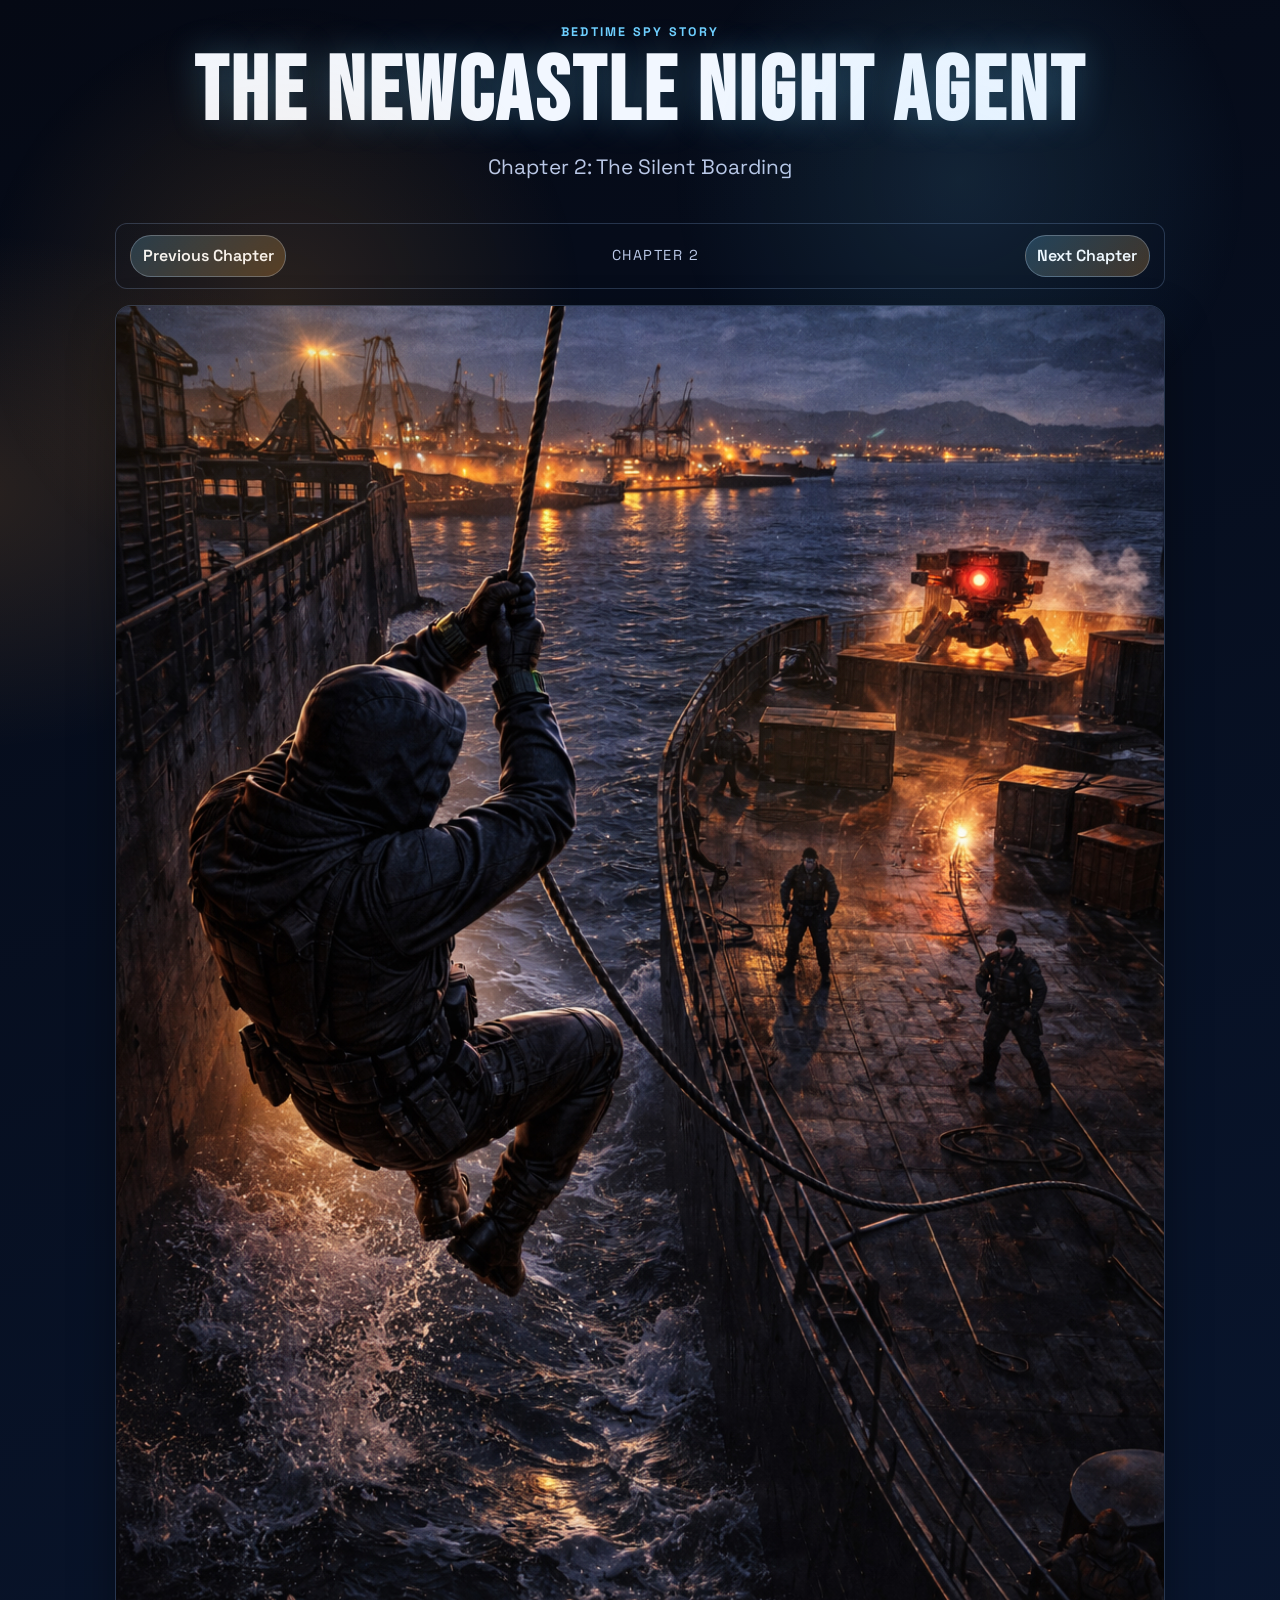
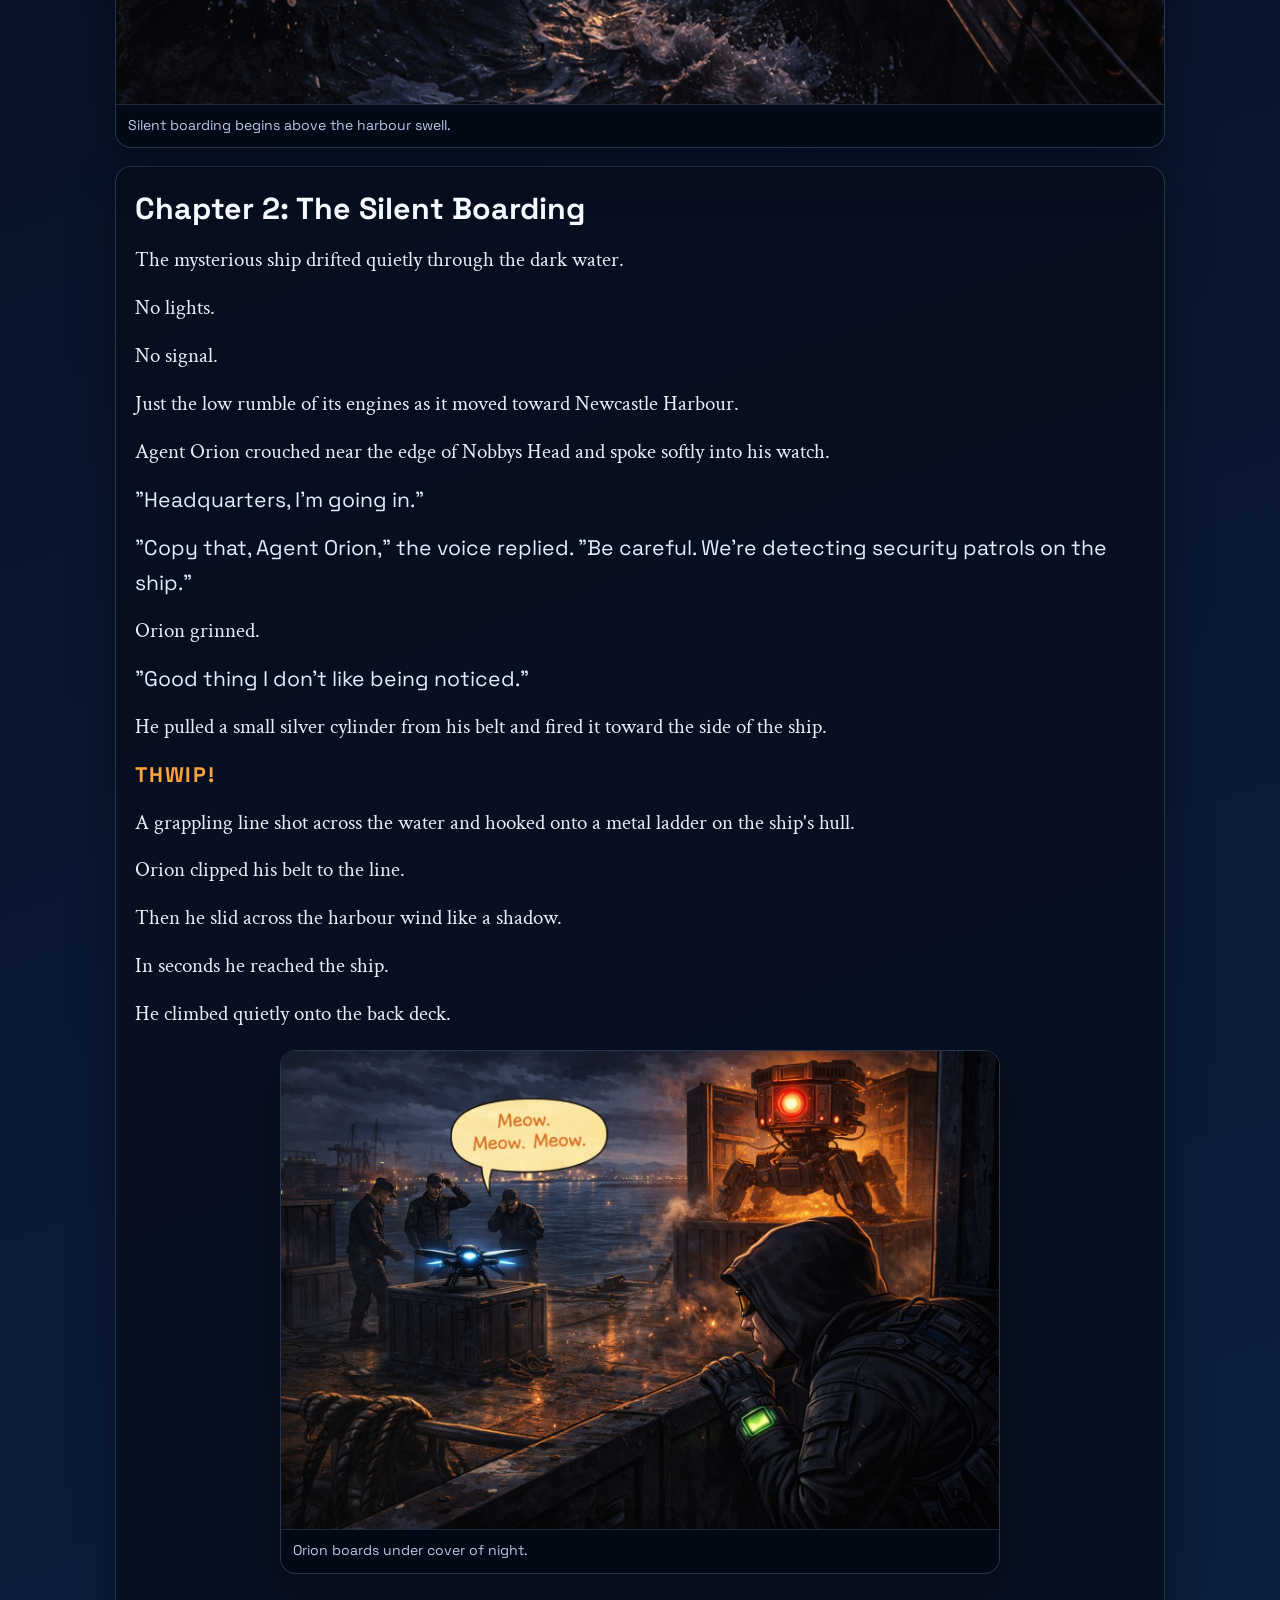
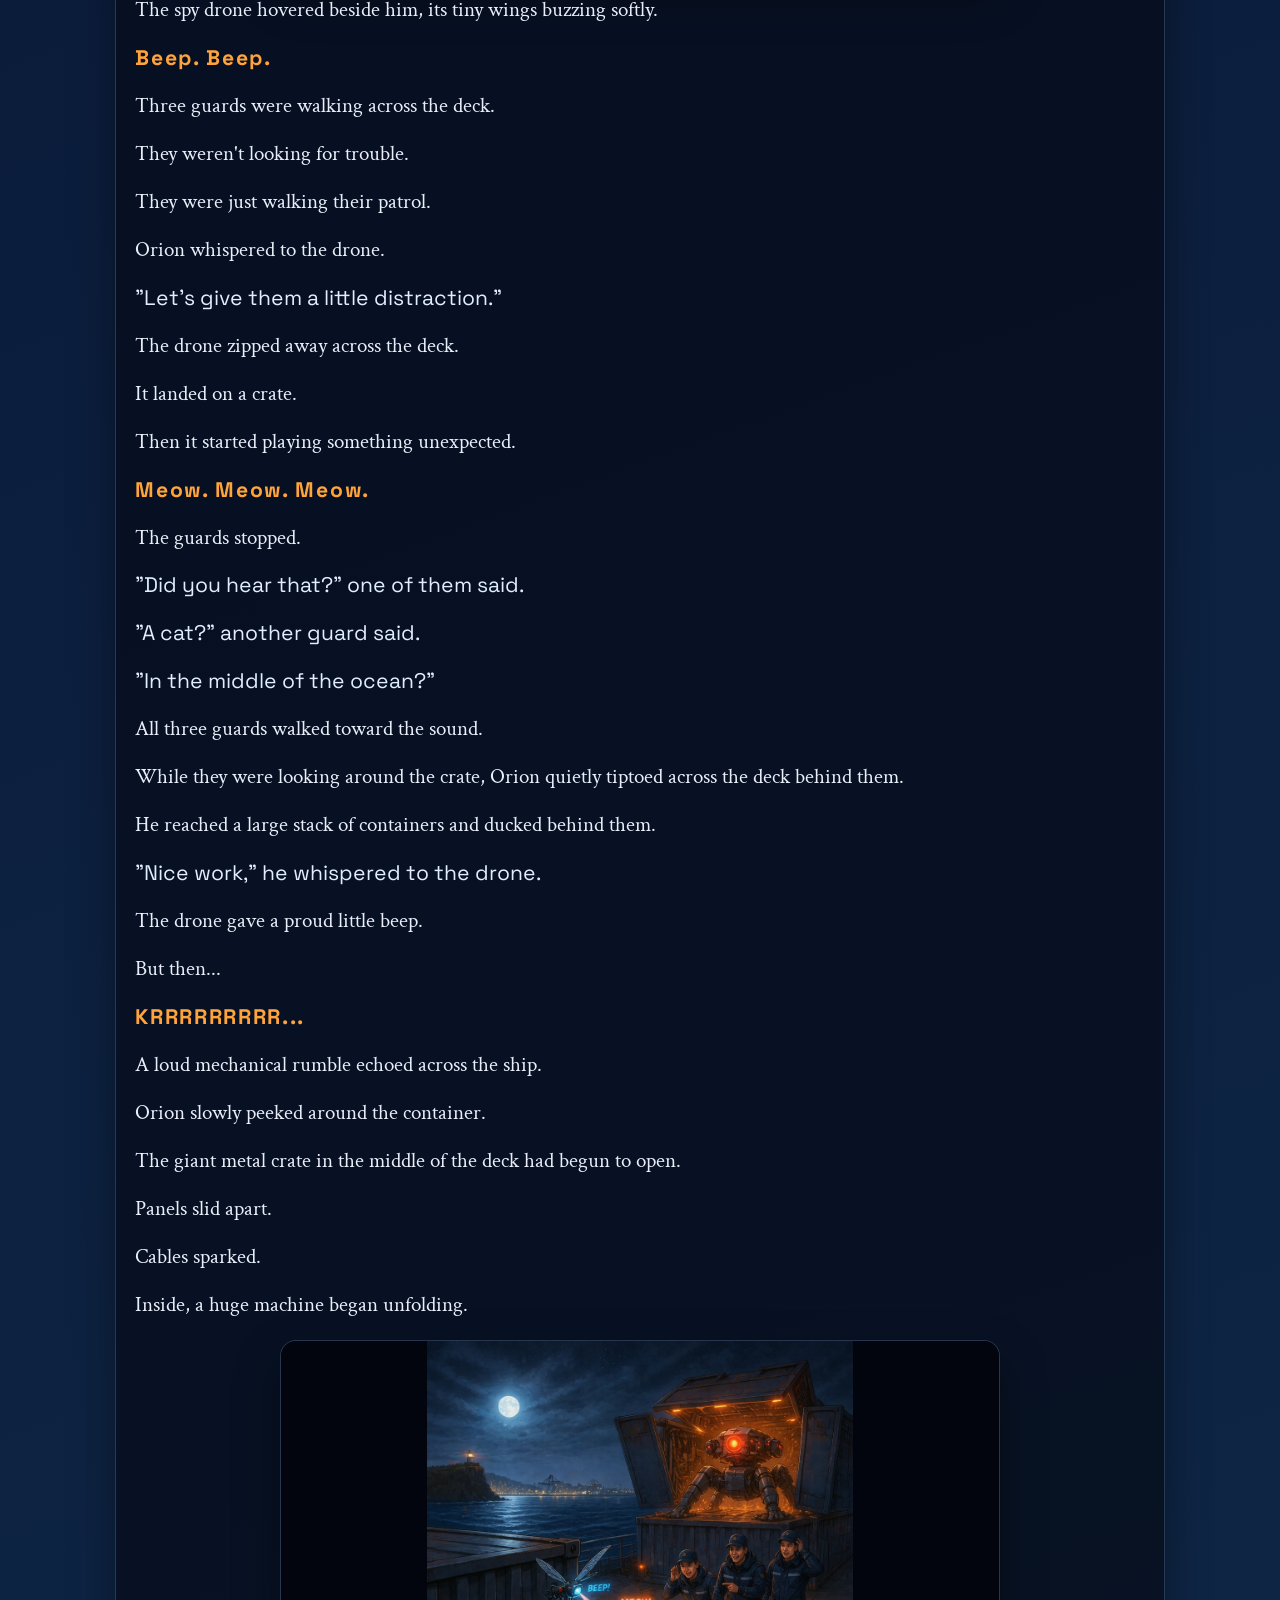
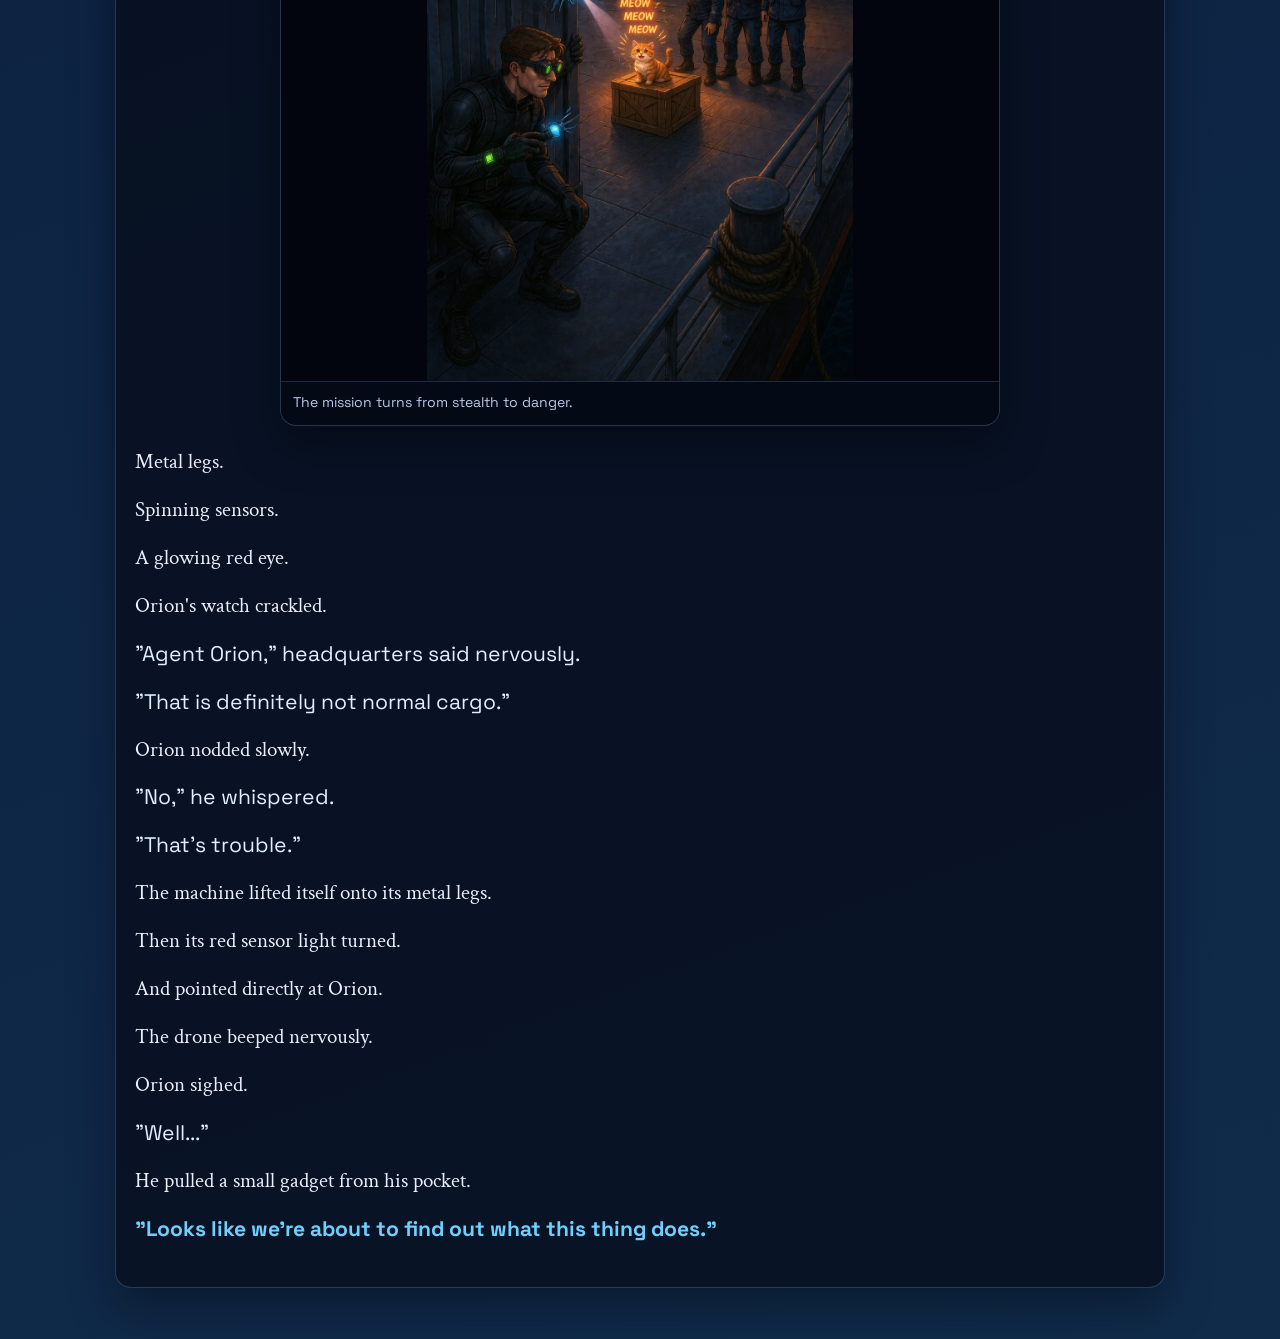
==== commit eccc6897: "Add Chapter 3 and link from Chapter 2" ====
--- a/chapter-2.html
+++ b/chapter-2.html
@@ -23,6 +23,7 @@
     <nav class="chapter-nav" aria-label="Chapter navigation">
       <a class="chapter-link" href="index.html">Previous Chapter</a>
       <span class="chapter-nav-label">Chapter 2</span>
+      <a class="chapter-link" href="chapter-3.html">Next Chapter</a>
     </nav>
 
     <section class="chapter-images chapter-images-top" aria-label="Chapter 2 artwork">
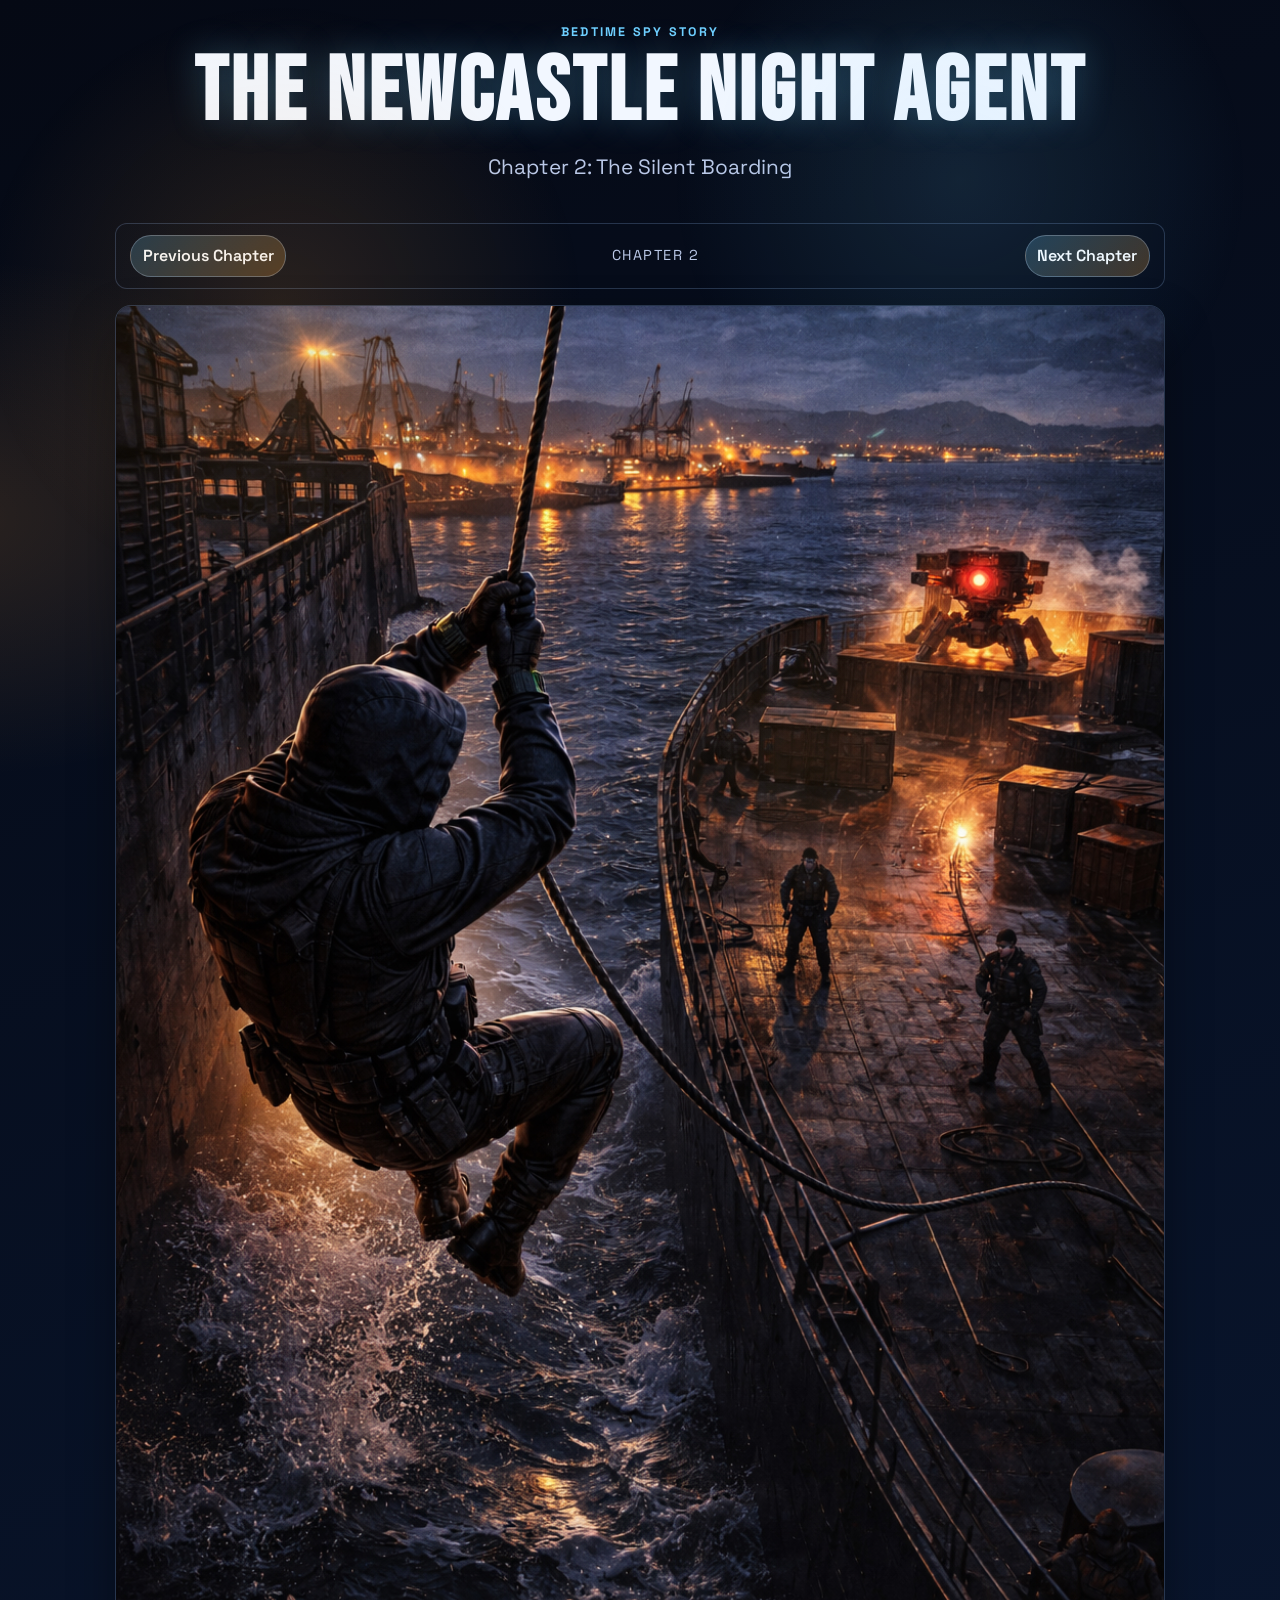
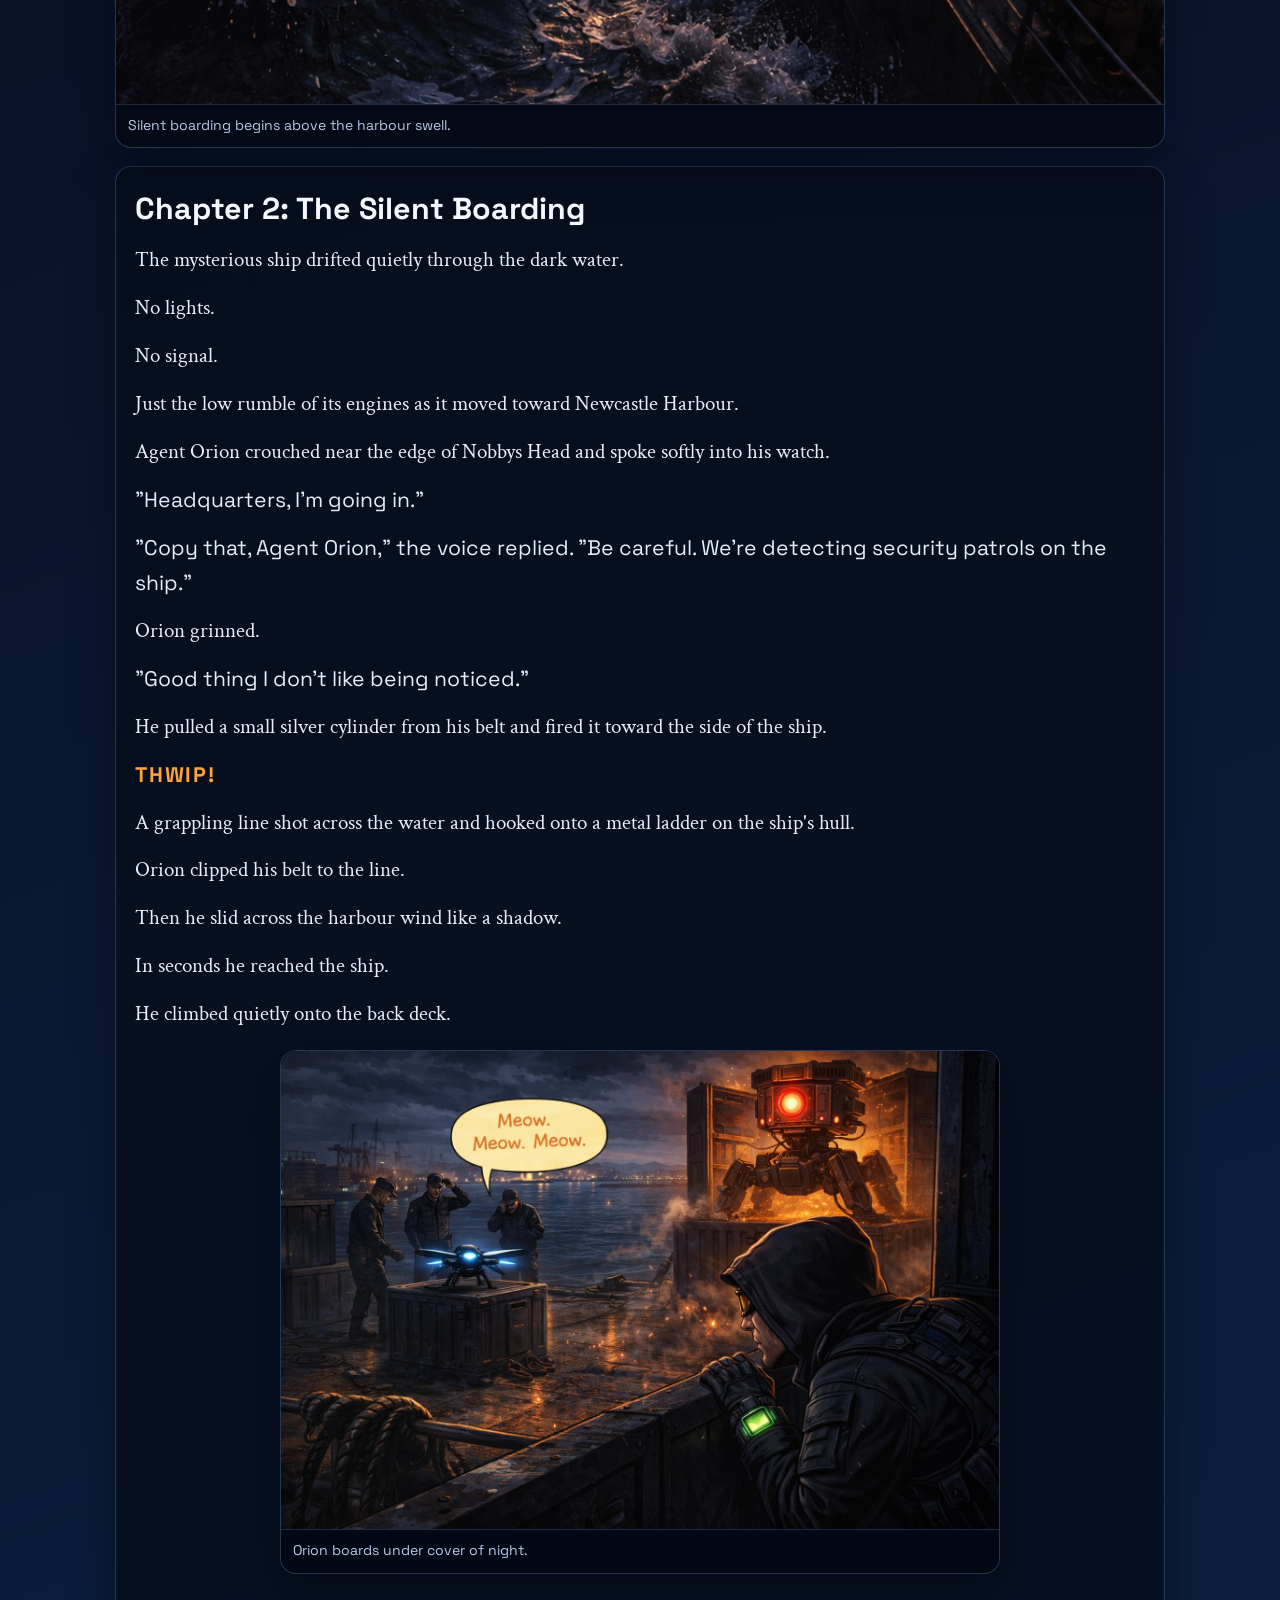
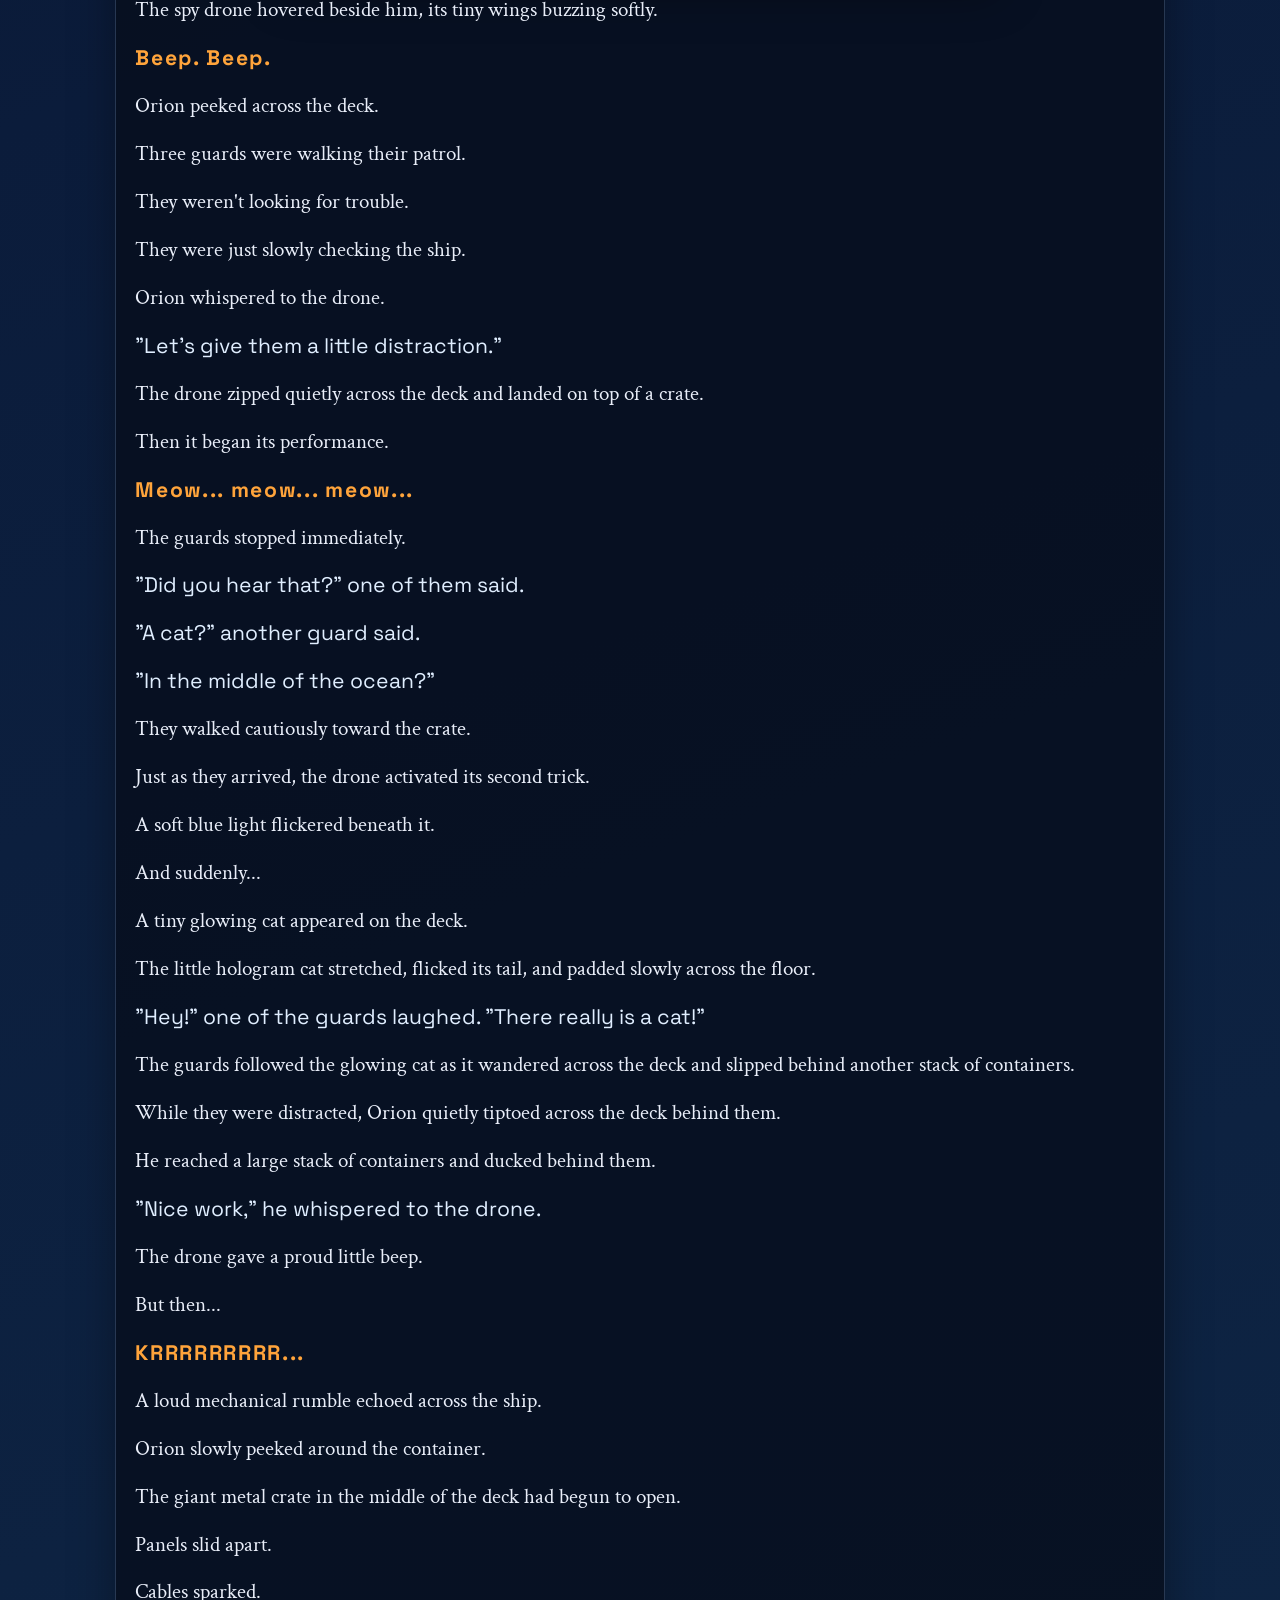
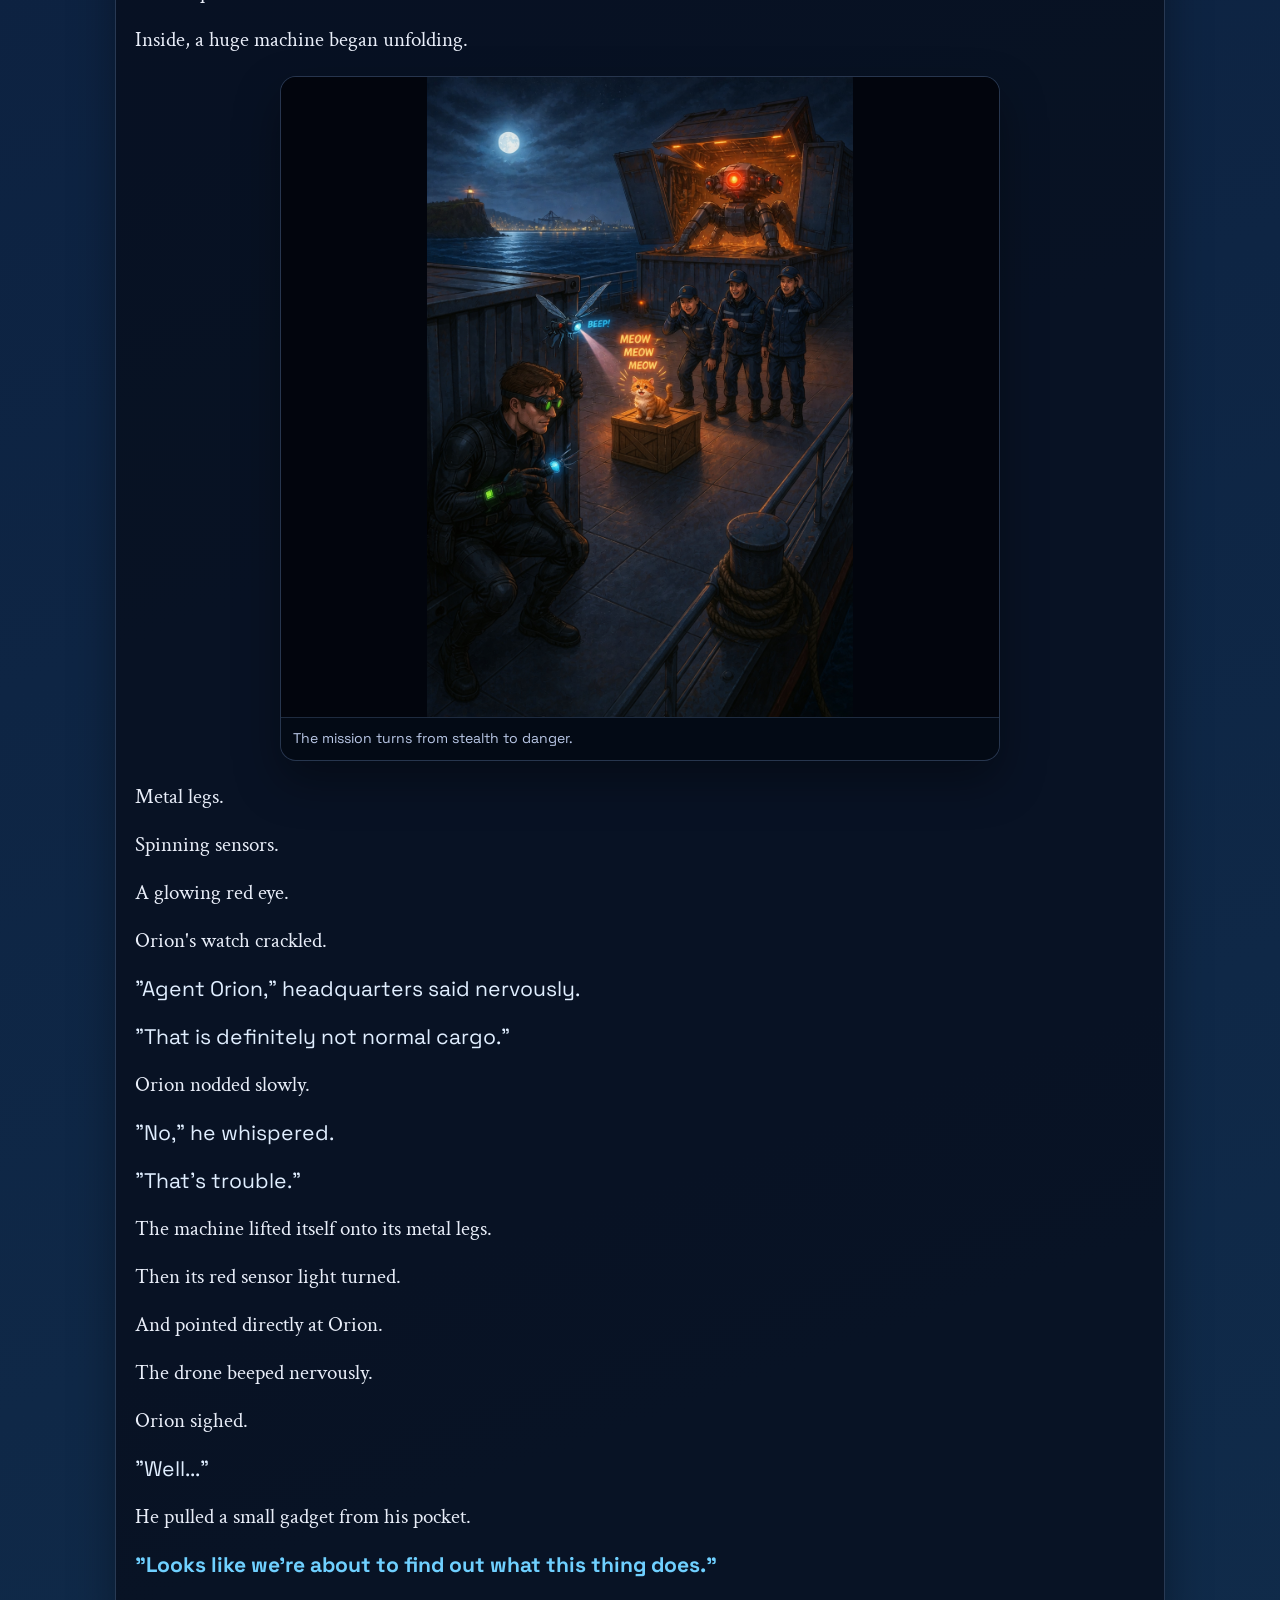
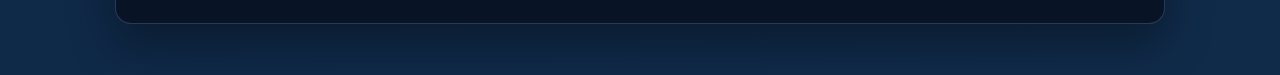
==== commit 5e57e514: "Update Chapter 2 with hologram cat silent boarding text" ====
--- a/chapter-2.html
+++ b/chapter-2.html
@@ -77,25 +77,25 @@
 
       <p class="alarm">Beep. Beep.</p>
 
-      <p>Three guards were walking across the deck.</p>
+      <p>Orion peeked across the deck.</p>
+
+      <p>Three guards were walking their patrol.</p>
 
       <p>They weren't looking for trouble.</p>
 
-      <p>They were just walking their patrol.</p>
+      <p>They were just slowly checking the ship.</p>
 
       <p>Orion whispered to the drone.</p>
 
       <p class="dialogue">"Let's give them a little distraction."</p>
 
-      <p>The drone zipped away across the deck.</p>
+      <p>The drone zipped quietly across the deck and landed on top of a crate.</p>
 
-      <p>It landed on a crate.</p>
+      <p>Then it began its performance.</p>
 
-      <p>Then it started playing something unexpected.</p>
+      <p class="alarm">Meow... meow... meow...</p>
 
-      <p class="alarm">Meow. Meow. Meow.</p>
-
-      <p>The guards stopped.</p>
+      <p>The guards stopped immediately.</p>
 
       <p class="dialogue">"Did you hear that?" one of them said.</p>
 
@@ -103,9 +103,23 @@
 
       <p class="dialogue">"In the middle of the ocean?"</p>
 
-      <p>All three guards walked toward the sound.</p>
+      <p>They walked cautiously toward the crate.</p>
 
-      <p>While they were looking around the crate, Orion quietly tiptoed across the deck behind them.</p>
+      <p>Just as they arrived, the drone activated its second trick.</p>
+
+      <p>A soft blue light flickered beneath it.</p>
+
+      <p>And suddenly...</p>
+
+      <p>A tiny glowing cat appeared on the deck.</p>
+
+      <p>The little hologram cat stretched, flicked its tail, and padded slowly across the floor.</p>
+
+      <p class="dialogue">"Hey!" one of the guards laughed. "There really is a cat!"</p>
+
+      <p>The guards followed the glowing cat as it wandered across the deck and slipped behind another stack of containers.</p>
+
+      <p>While they were distracted, Orion quietly tiptoed across the deck behind them.</p>
 
       <p>He reached a large stack of containers and ducked behind them.</p>
 
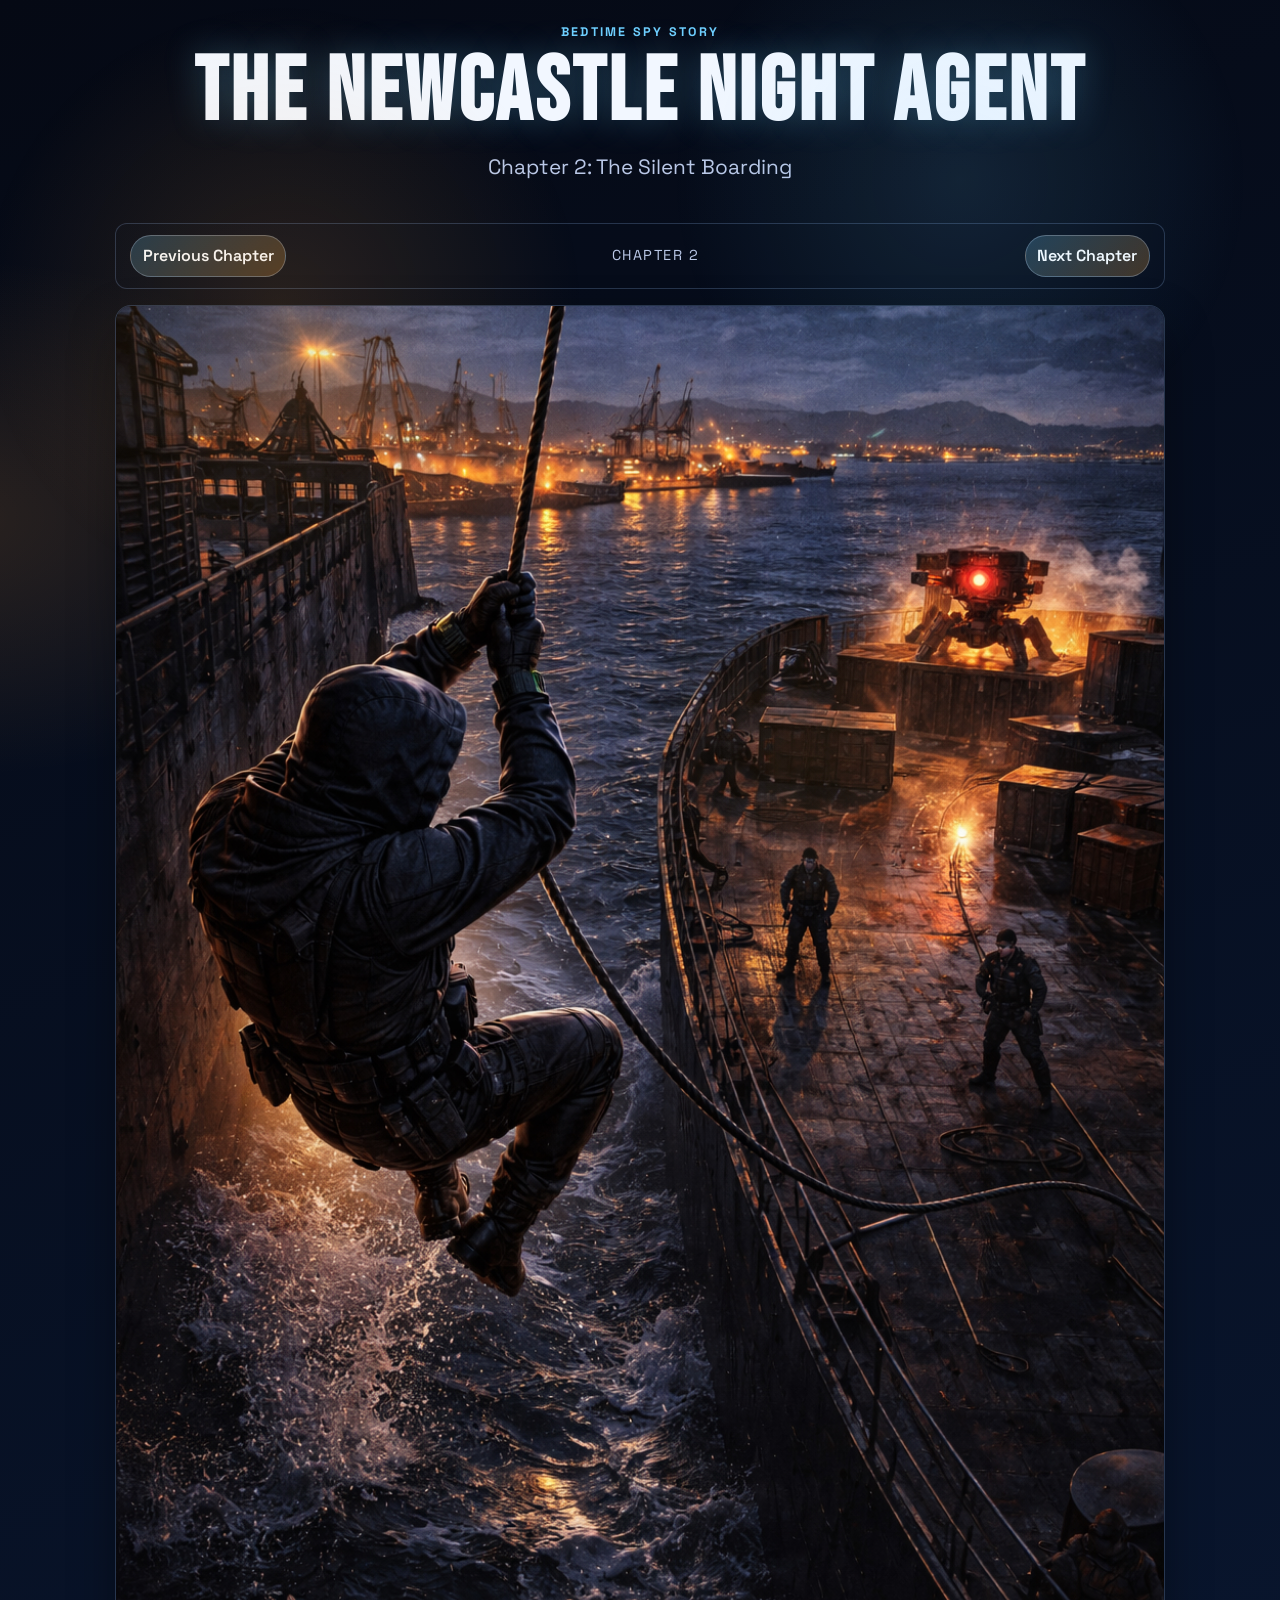
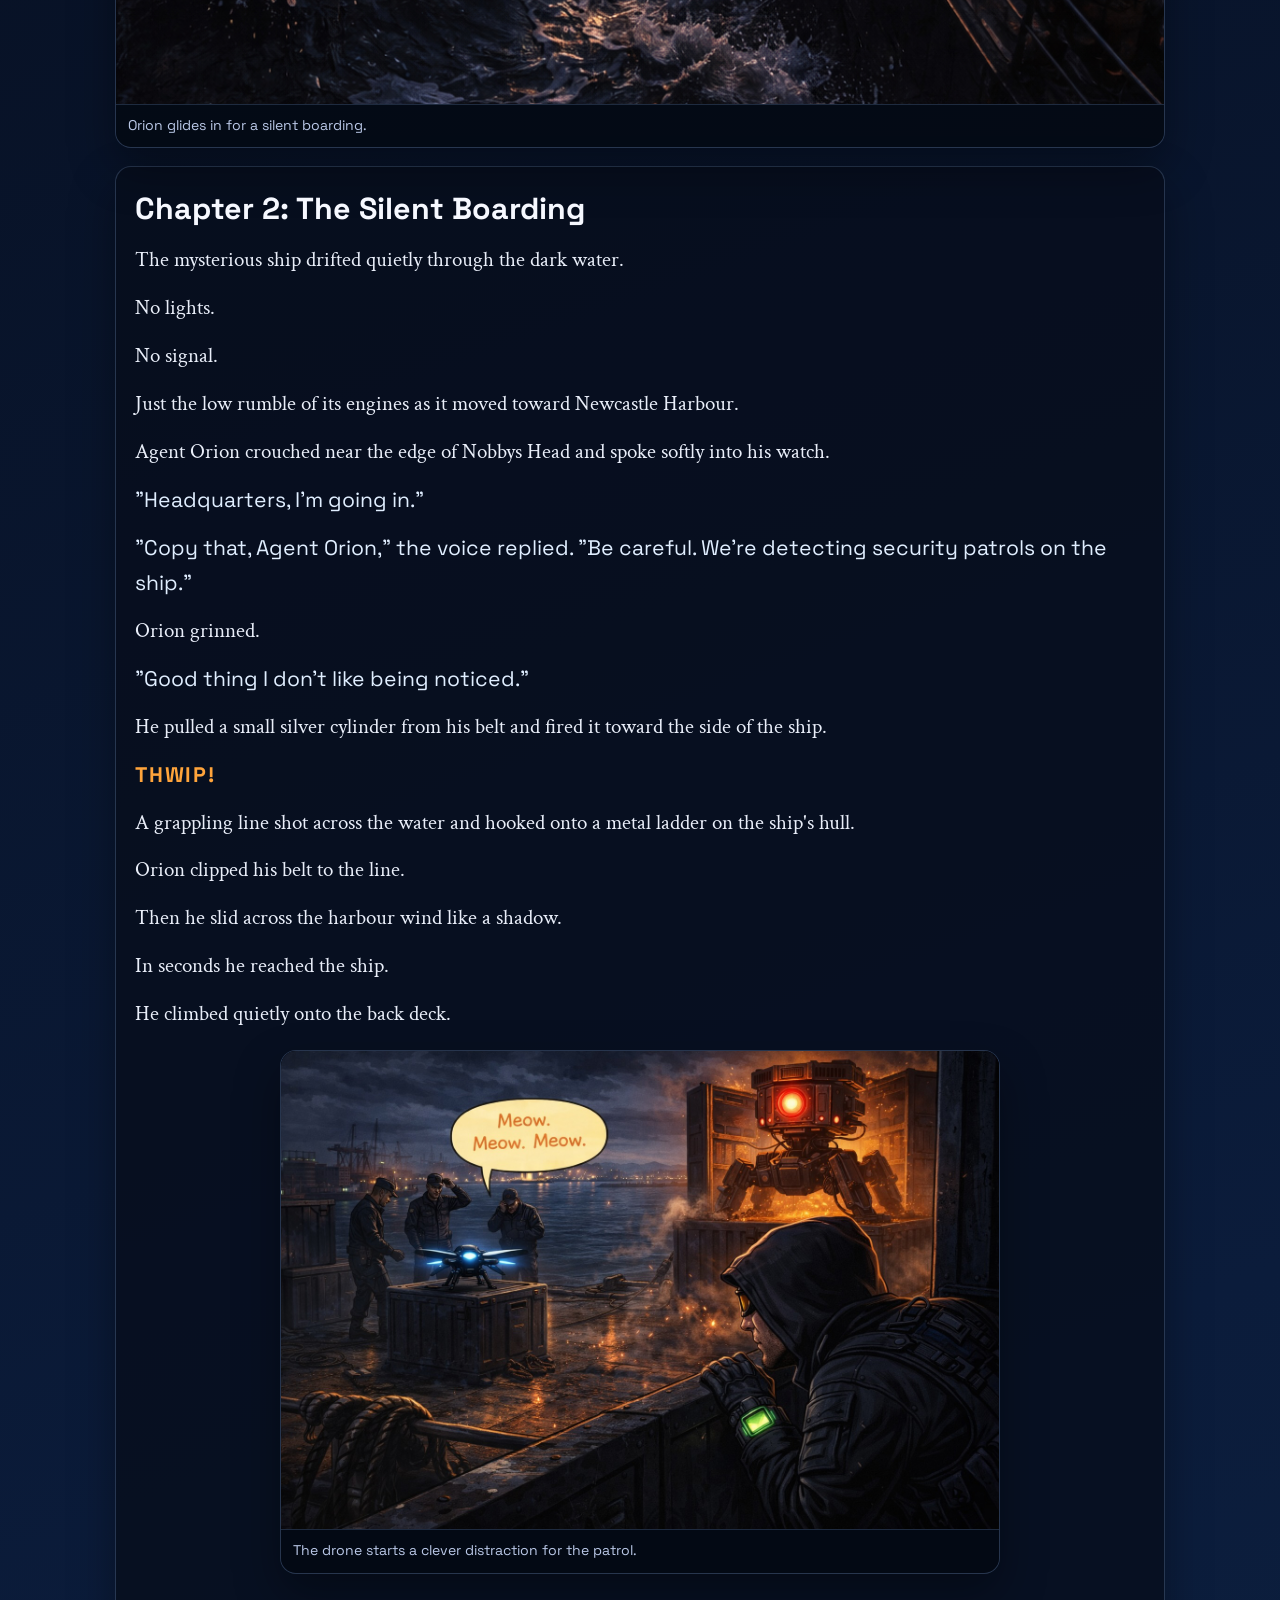
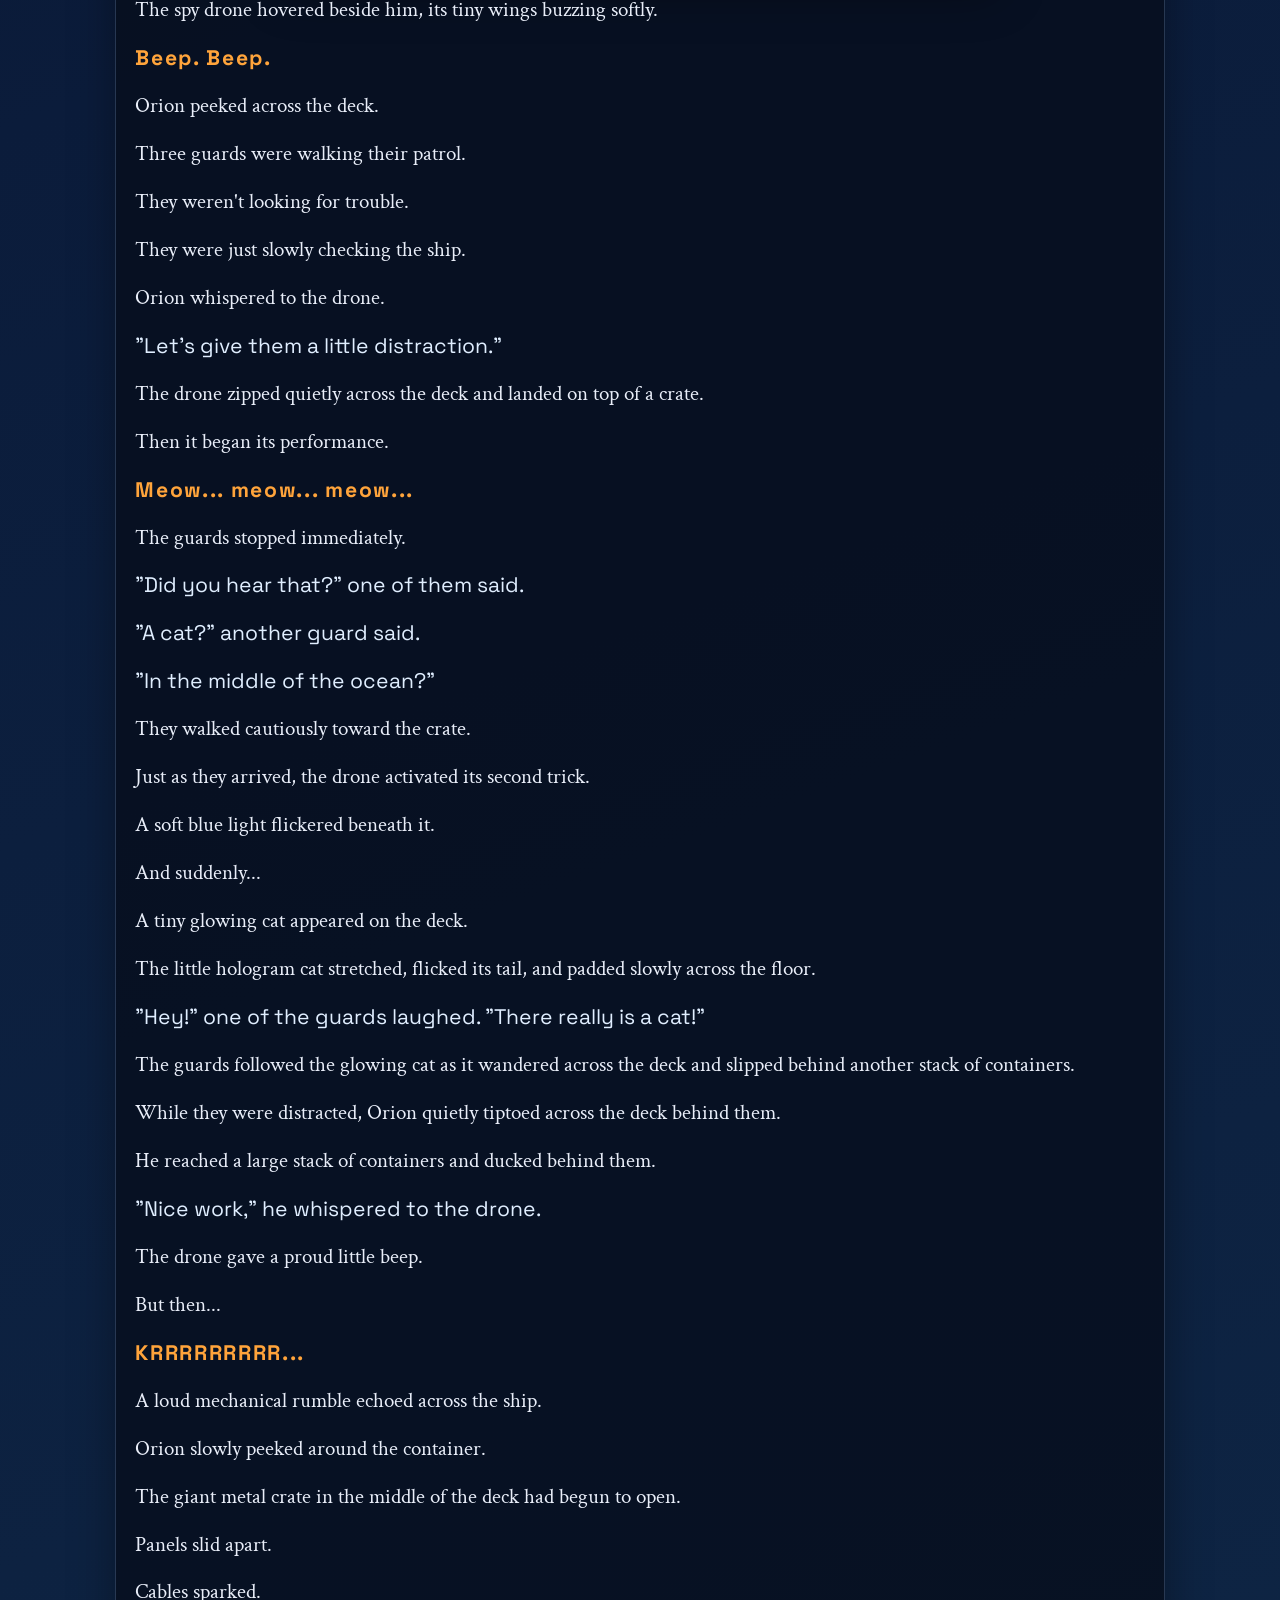
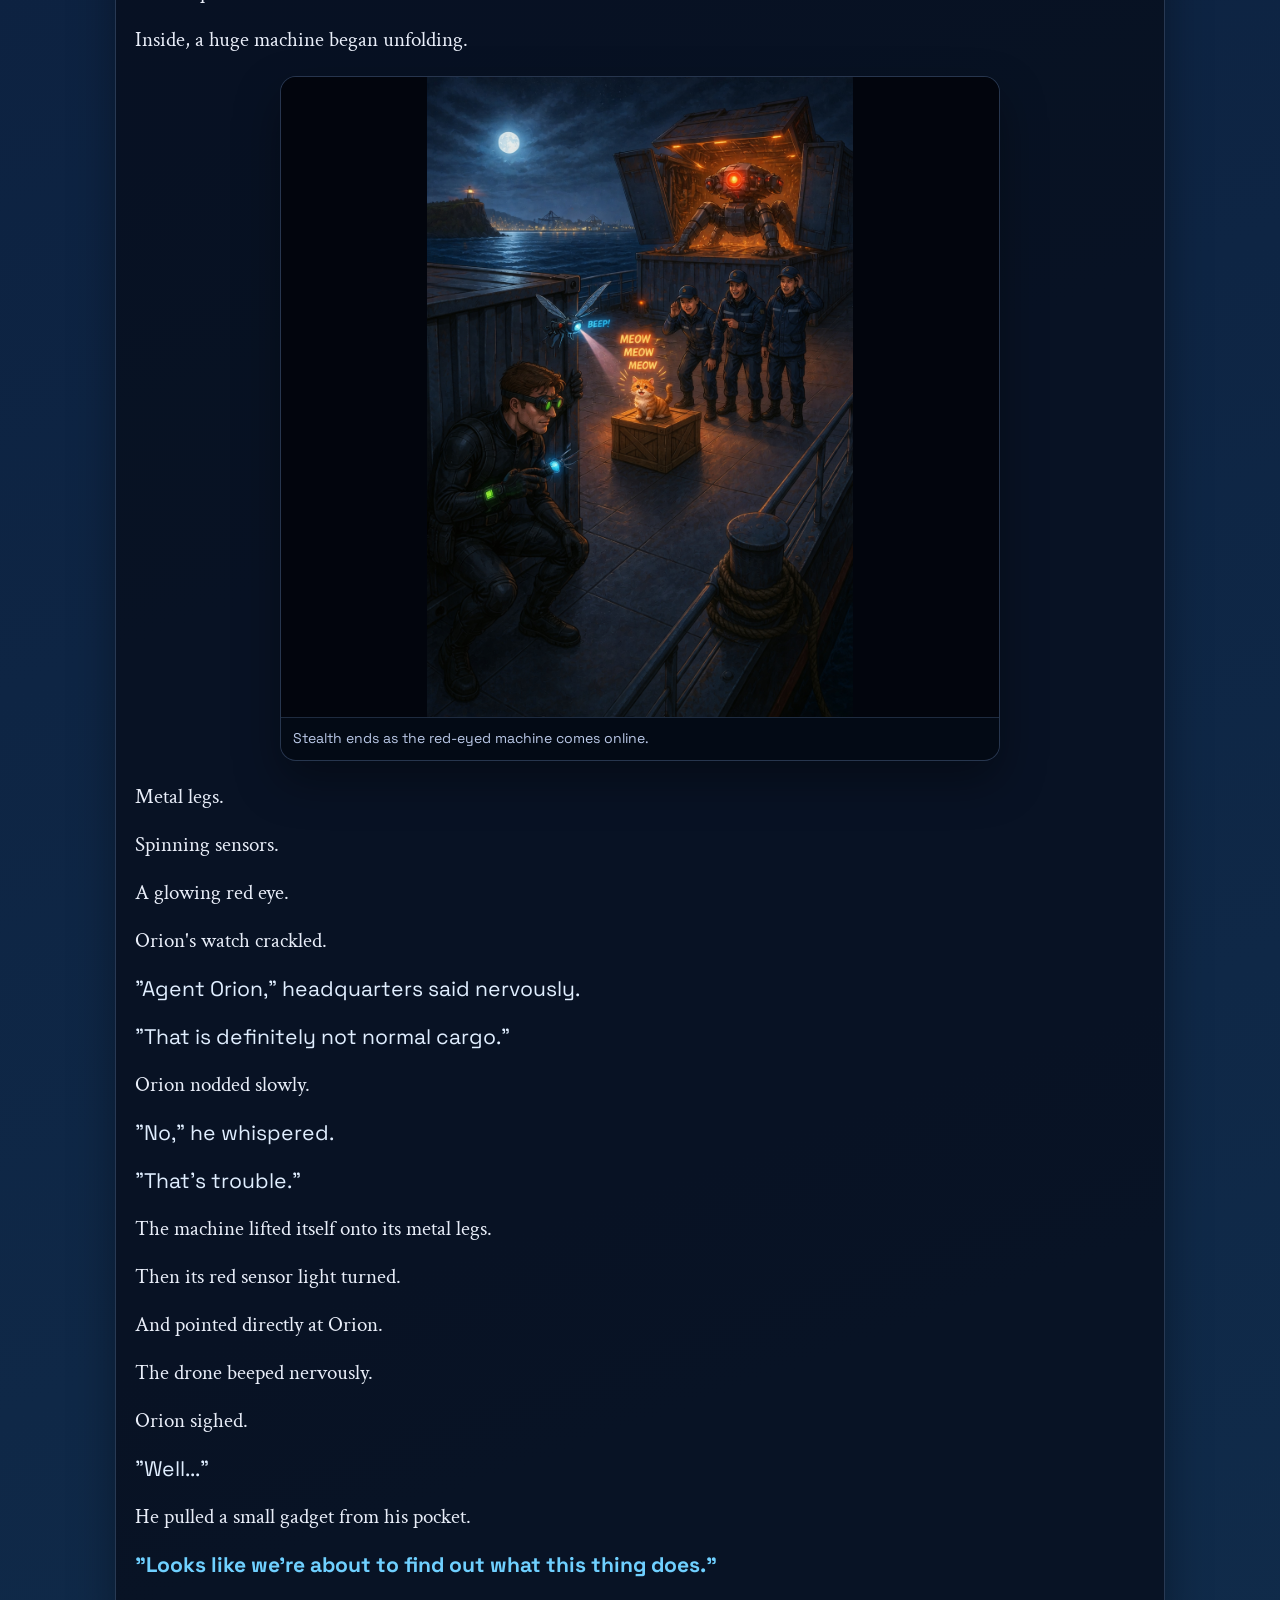
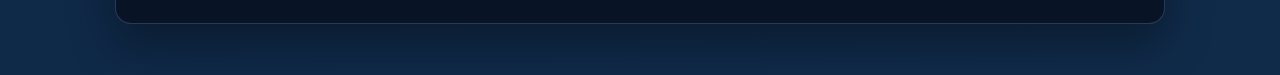
==== commit fd1db9bb: "Adjust Chapter 2 image captions to match updated story" ====
--- a/chapter-2.html
+++ b/chapter-2.html
@@ -29,7 +29,7 @@
     <section class="chapter-images chapter-images-top" aria-label="Chapter 2 artwork">
       <figure class="story-image-frame">
         <img src="images/chapter-2-image-1.jpg" alt="Agent Orion descends by grappling line onto the shadowed ship in Newcastle Harbour." loading="eager" />
-        <figcaption class="image-caption">Silent boarding begins above the harbour swell.</figcaption>
+        <figcaption class="image-caption">Orion glides in for a silent boarding.</figcaption>
       </figure>
     </section>
 
@@ -70,7 +70,7 @@
 
       <figure class="story-image-frame inline-story-image story-image-natural">
         <img src="images/chapter-2-image-2.jpg" alt="Agent Orion swings toward the dark ship while harbour lights shimmer behind him." loading="lazy" />
-        <figcaption class="image-caption">Orion boards under cover of night.</figcaption>
+        <figcaption class="image-caption">The drone starts a clever distraction for the patrol.</figcaption>
       </figure>
 
       <p>The spy drone hovered beside him, its tiny wings buzzing softly.</p>
@@ -145,7 +145,7 @@
 
       <figure class="story-image-frame inline-story-image story-image-natural">
         <img src="images/chapter-2-image-3.jpg" alt="A red-eyed machine unfolds on deck as Agent Orion watches from cover." loading="lazy" />
-        <figcaption class="image-caption">The mission turns from stealth to danger.</figcaption>
+        <figcaption class="image-caption">Stealth ends as the red-eyed machine comes online.</figcaption>
       </figure>
 
       <p>Metal legs.</p>
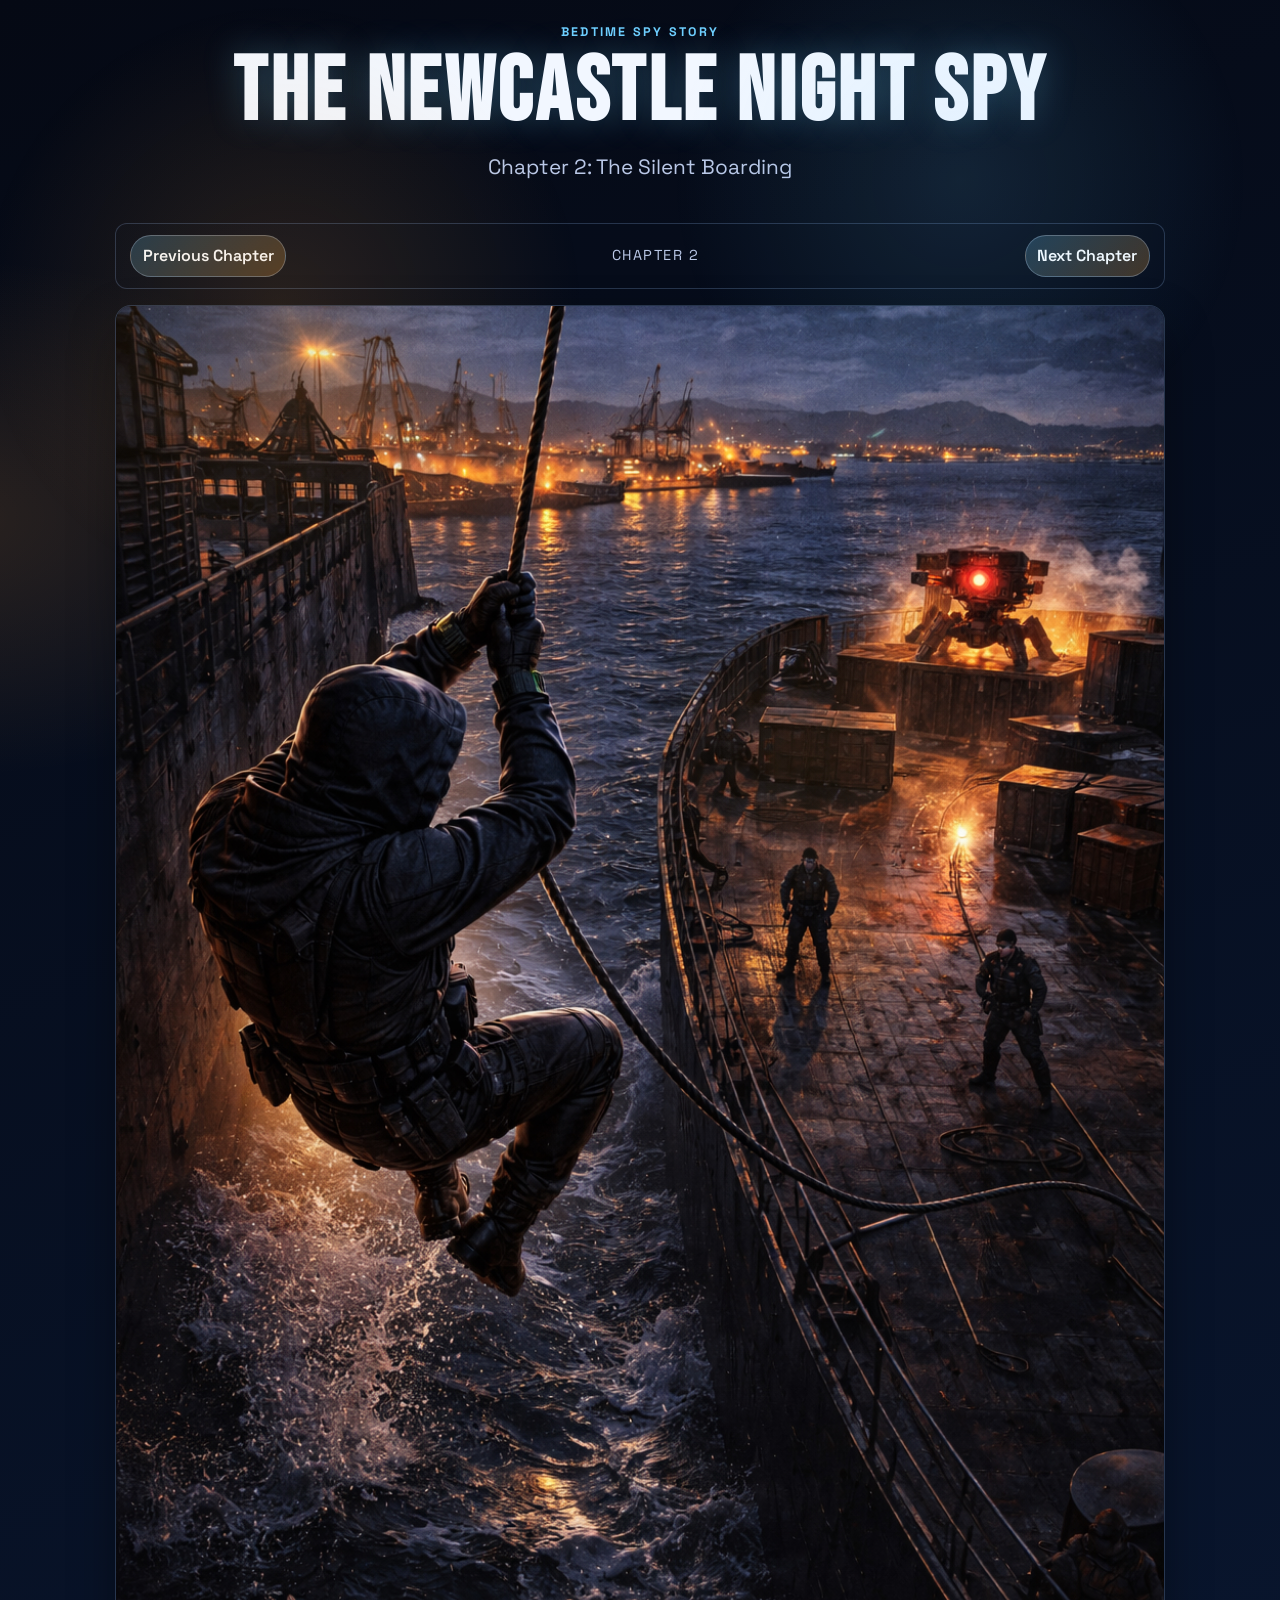
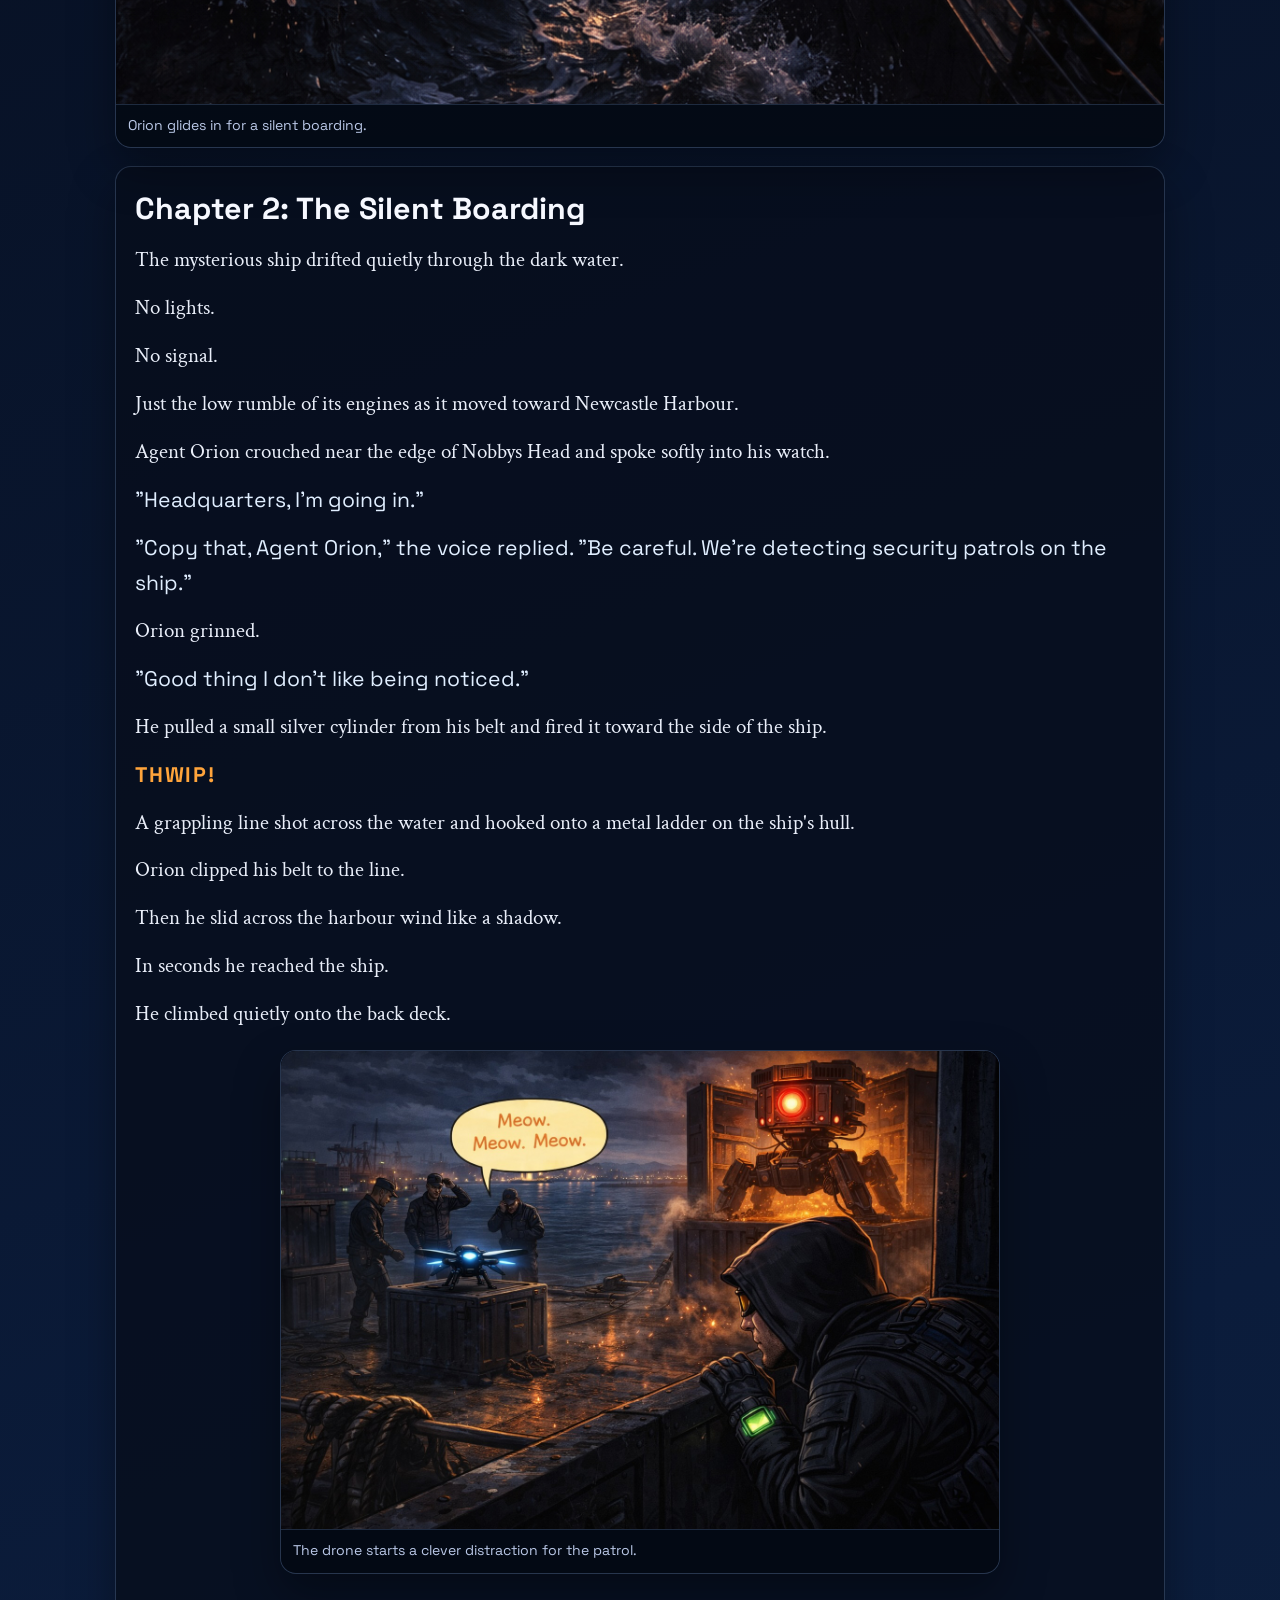
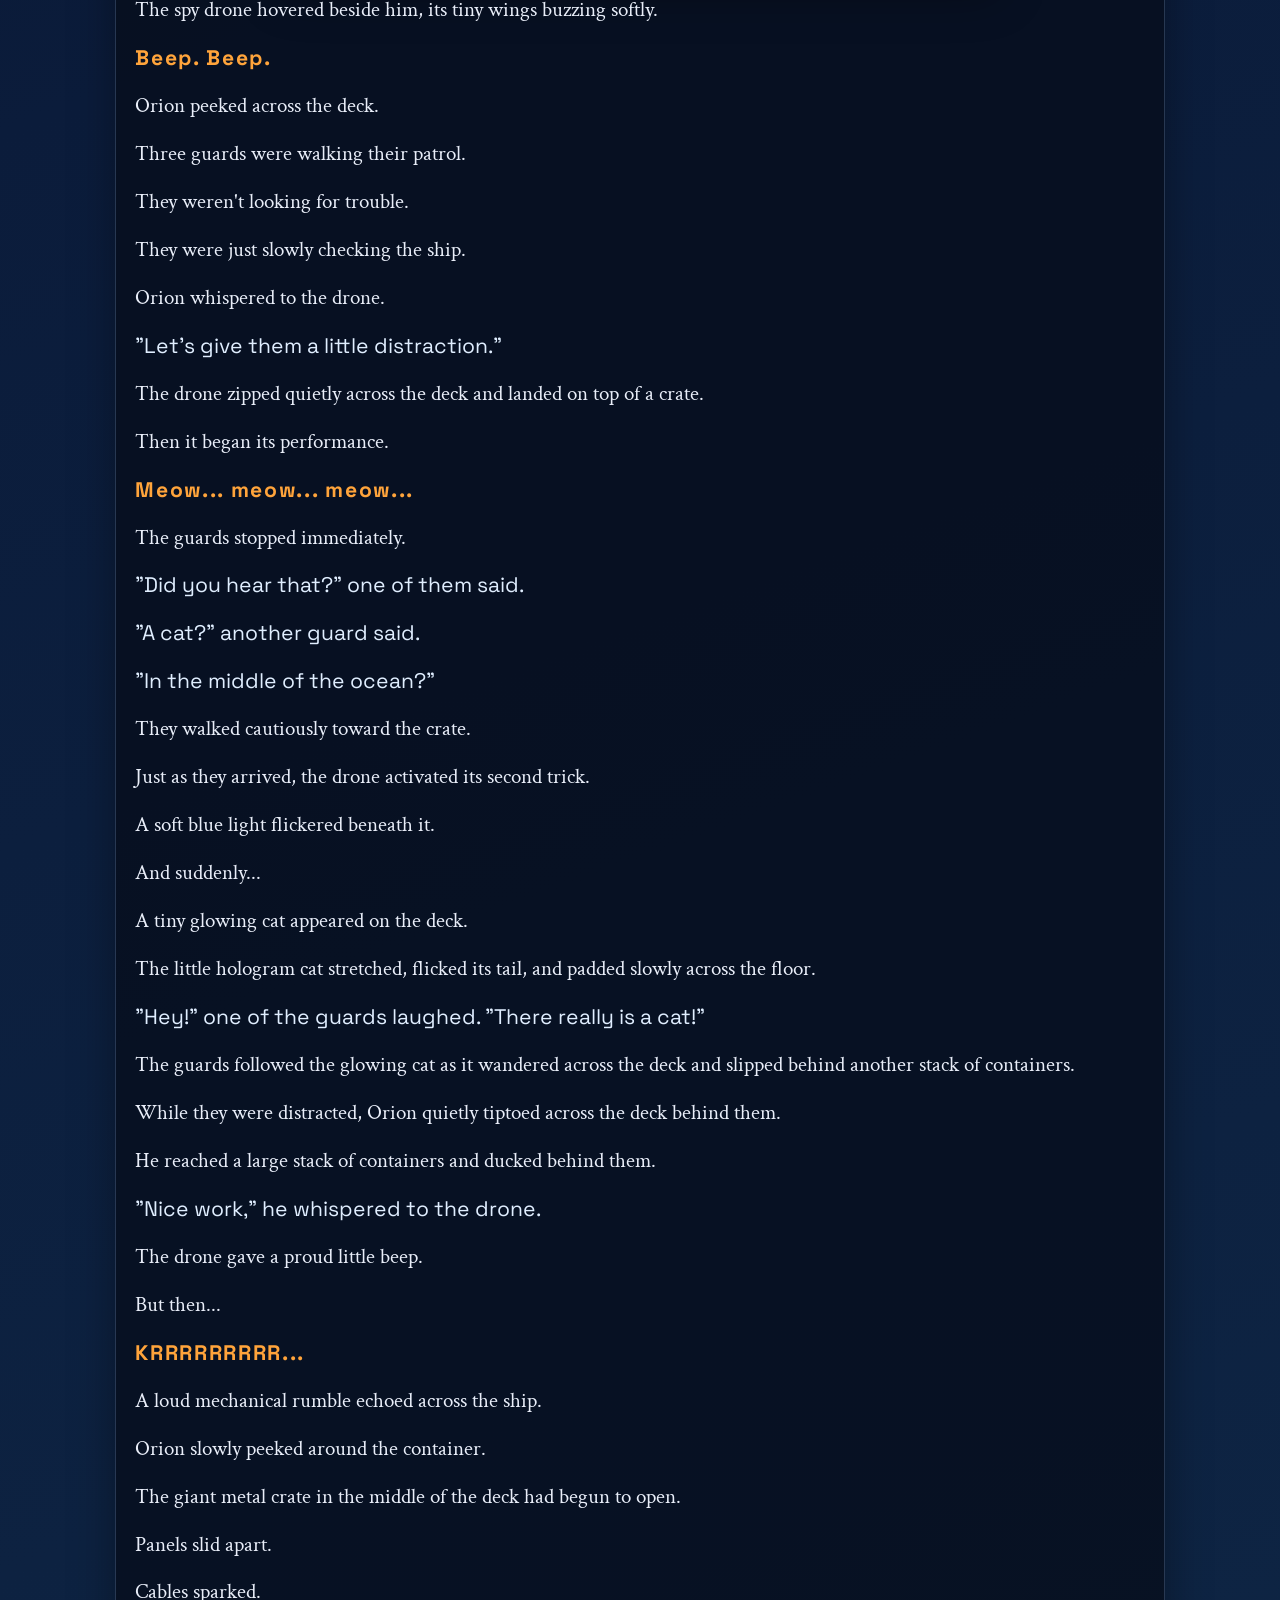
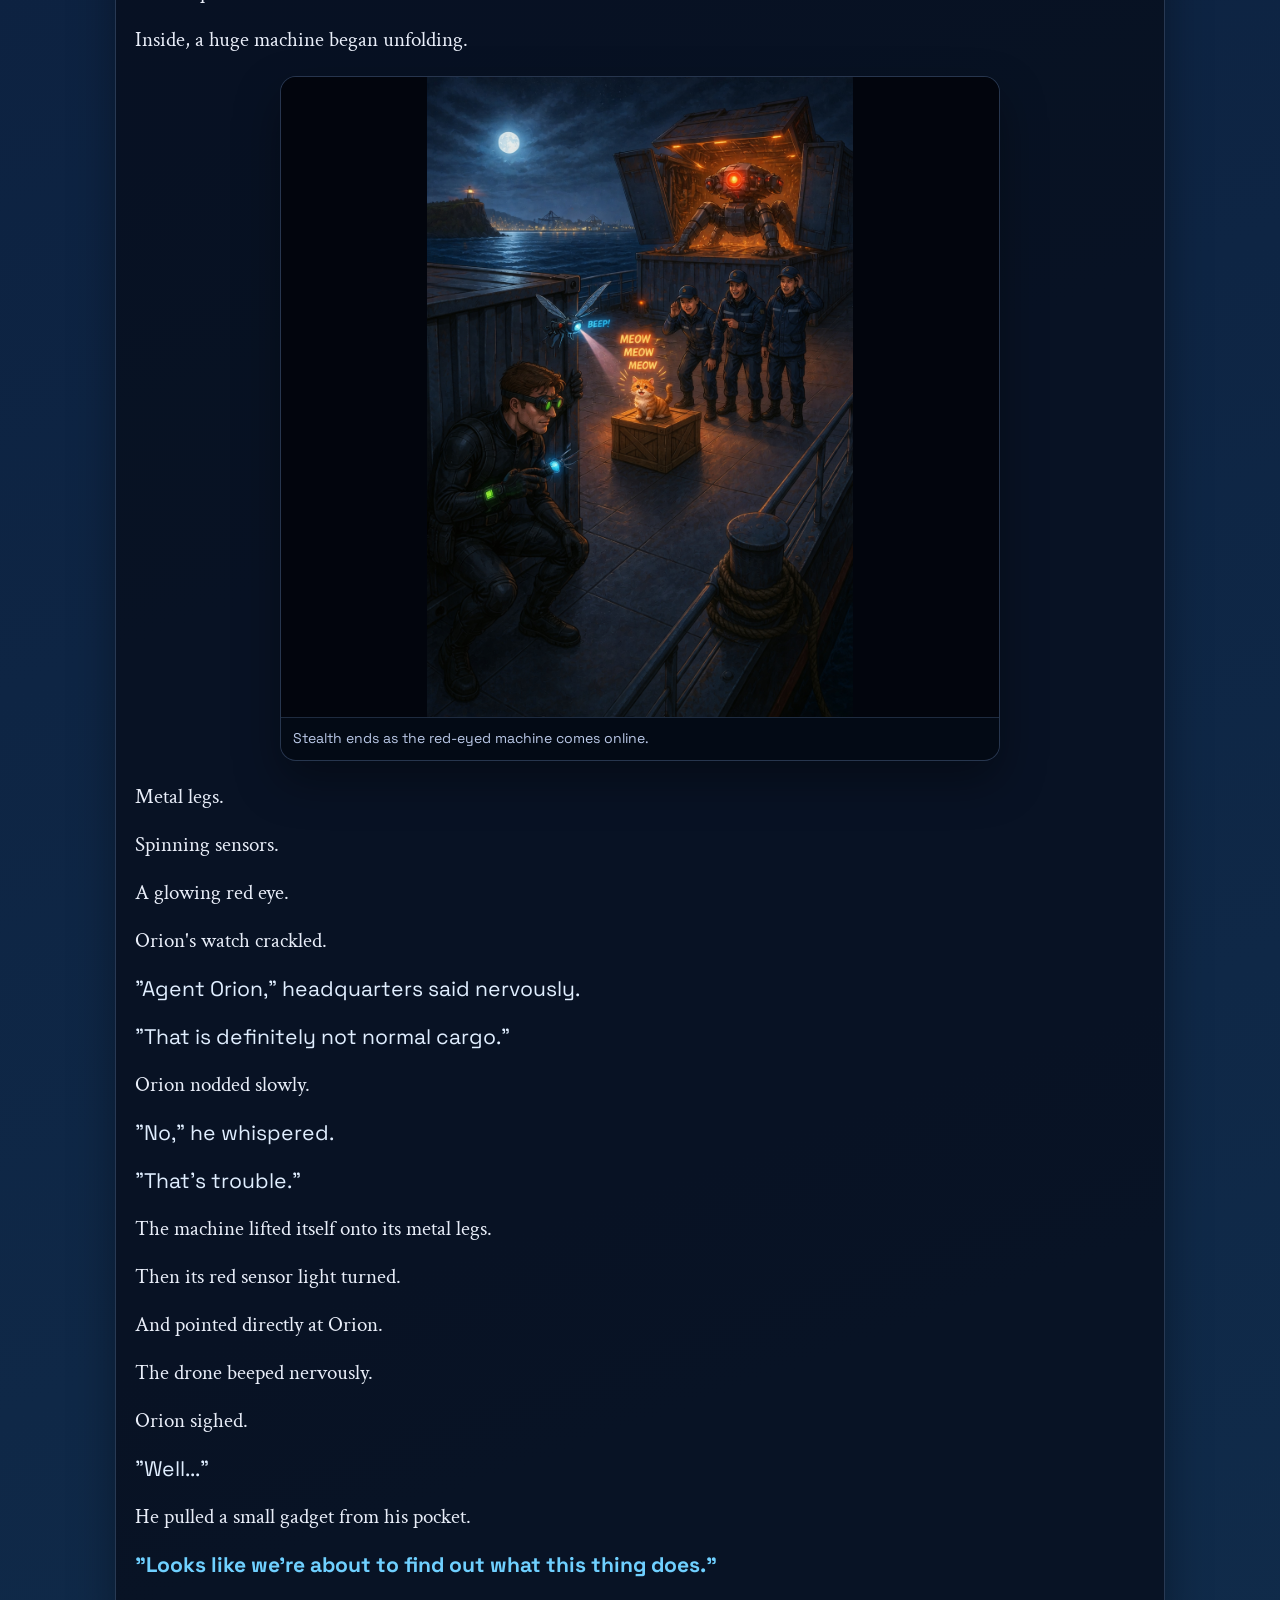
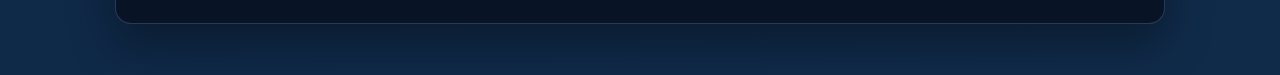
==== commit a31a4e84: "Rename story to The Newcastle Night Spy across site" ====
--- a/chapter-2.html
+++ b/chapter-2.html
@@ -3,8 +3,8 @@
 <head>
   <meta charset="UTF-8" />
   <meta name="viewport" content="width=device-width, initial-scale=1.0" />
-  <title>The Newcastle Night Agent | Chapter 2</title>
-  <meta name="description" content="Chapter 2 of The Newcastle Night Agent: The Silent Boarding." />
+  <title>The Newcastle Night Spy | Chapter 2</title>
+  <meta name="description" content="Chapter 2 of The Newcastle Night Spy: The Silent Boarding." />
   <link rel="preconnect" href="https://fonts.googleapis.com" />
   <link rel="preconnect" href="https://fonts.gstatic.com" crossorigin />
   <link href="https://fonts.googleapis.com/css2?family=Bebas+Neue&family=Crimson+Text:wght@400;600&family=Space+Grotesk:wght@400;600;700&display=swap" rel="stylesheet" />
@@ -15,7 +15,7 @@
 
   <header class="hero">
     <p class="series-tag">Bedtime Spy Story</p>
-    <h1>The Newcastle Night Agent</h1>
+    <h1>The Newcastle Night Spy</h1>
     <p class="subtitle">Chapter 2: The Silent Boarding</p>
   </header>
 
